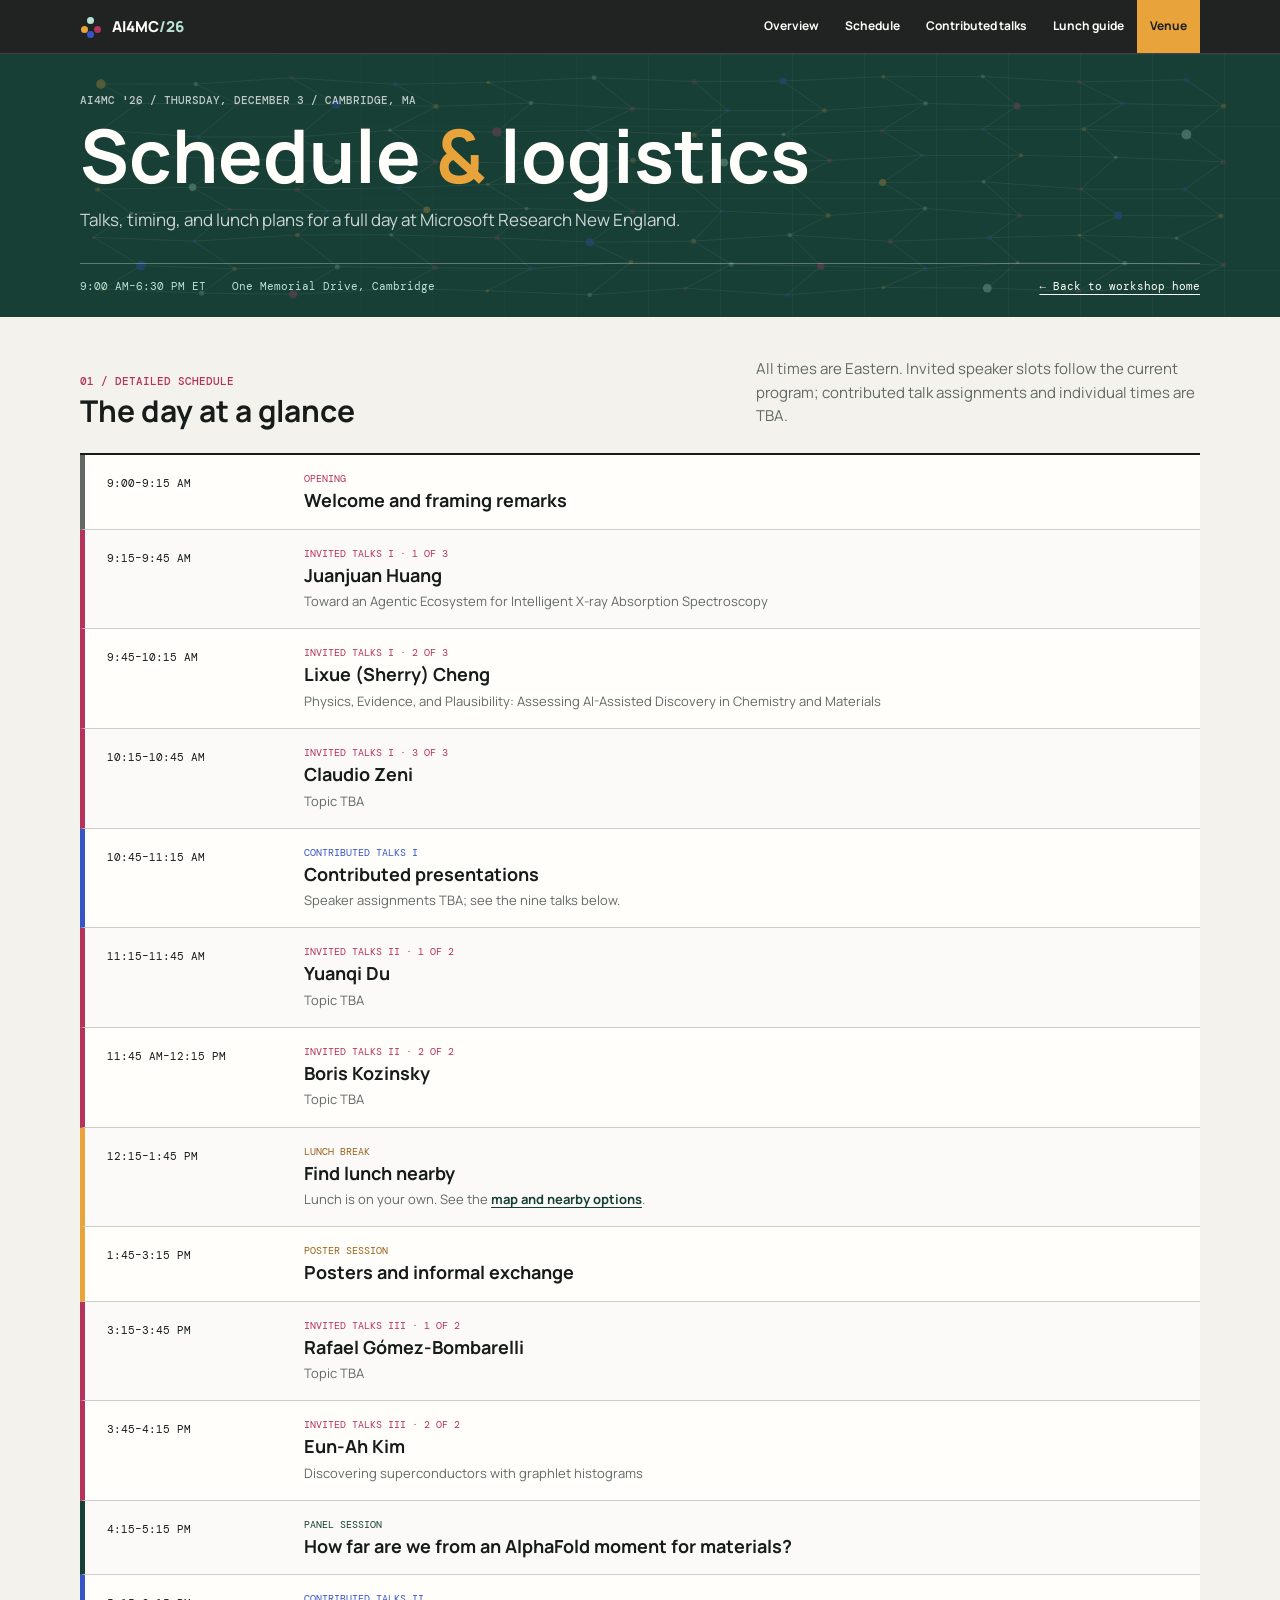
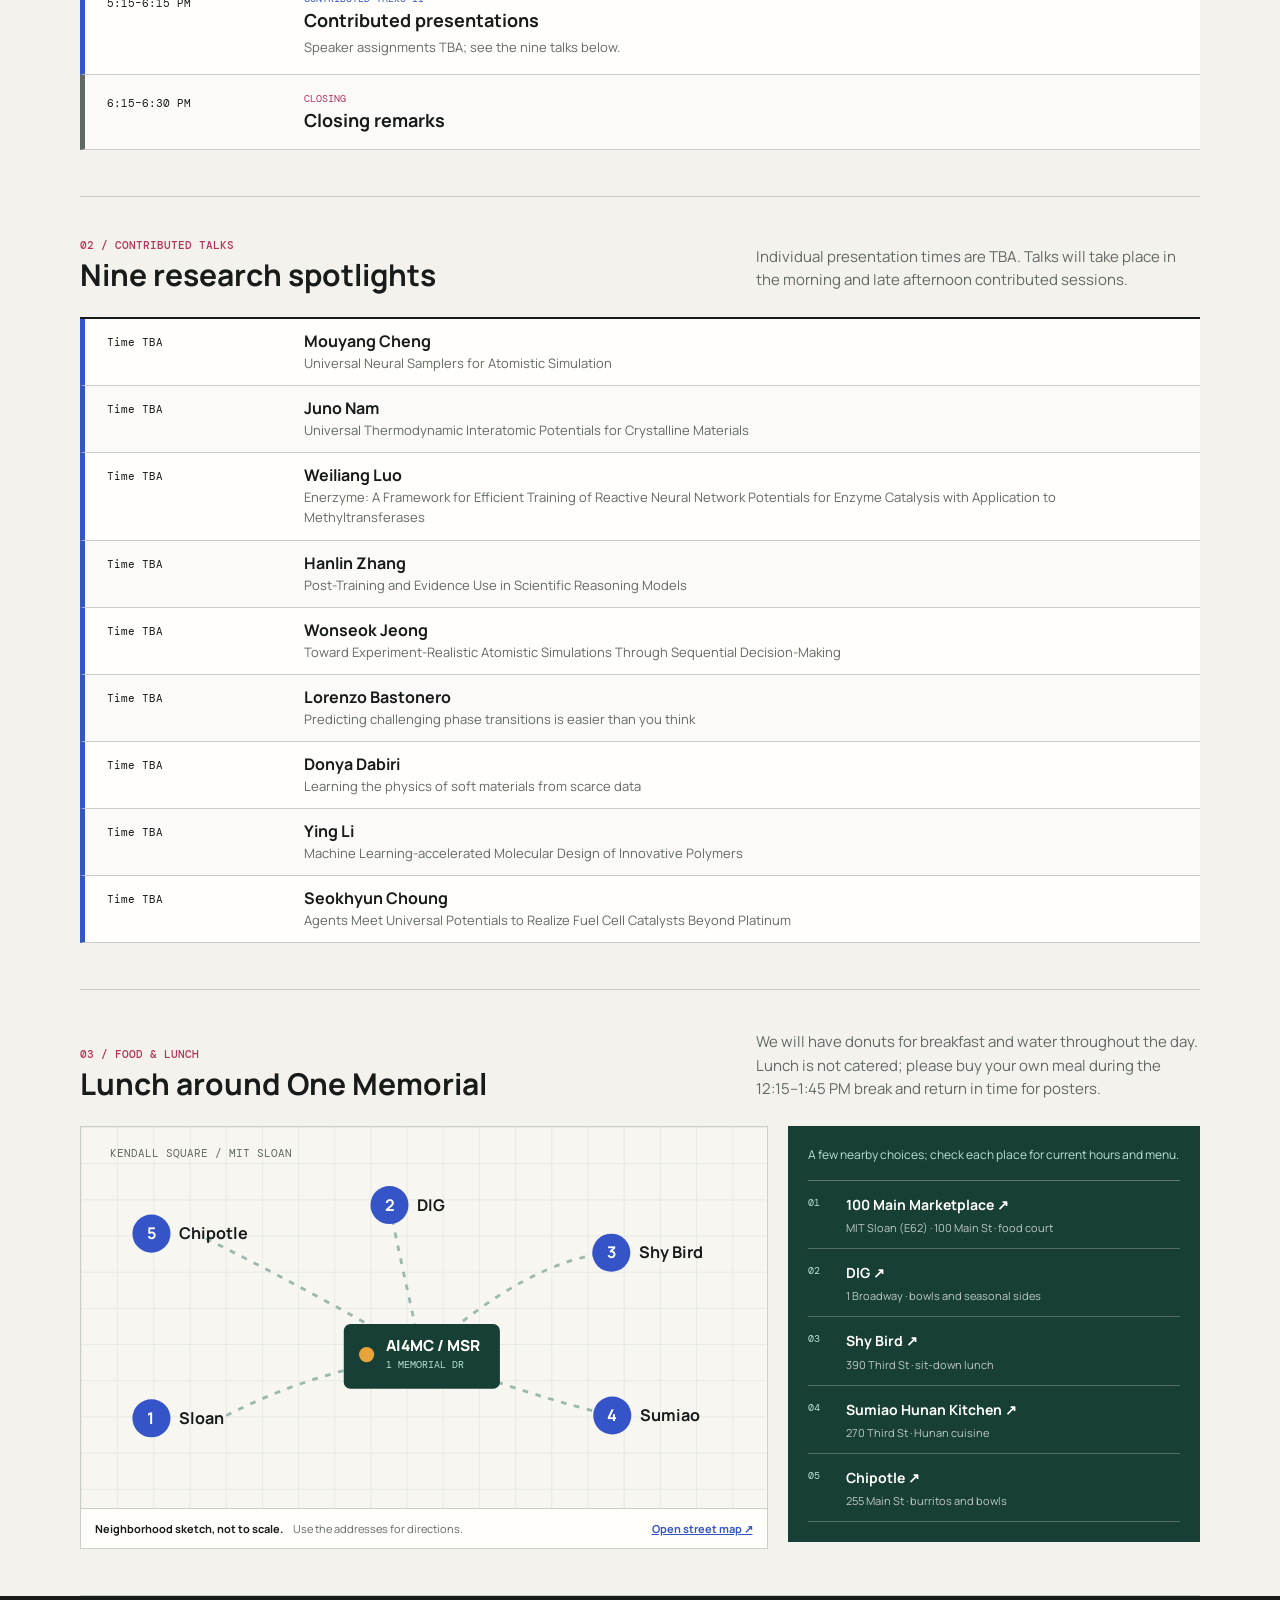
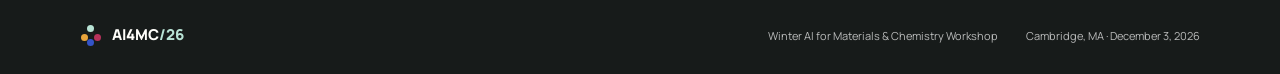
==== schedule.html @ bb9ccea7 "Highlight schedule link and simplify navigation" ====
<!doctype html>
<html lang="en">
<head>
  <meta charset="utf-8">
  <meta name="viewport" content="width=device-width, initial-scale=1">
  <meta name="description" content="AI4MC 2026 detailed schedule, invited and contributed talks, and lunch options near Microsoft Research New England.">
  <title>Schedule &amp; Logistics | AI4MC 2026</title>
  <link rel="preconnect" href="https://fonts.googleapis.com">
  <link rel="preconnect" href="https://fonts.gstatic.com" crossorigin>
  <link href="https://fonts.googleapis.com/css2?family=DM+Mono:wght@400;500&family=Manrope:wght@400;500;600;700;800&display=swap" rel="stylesheet">
  <link rel="stylesheet" href="styles.css?v=20261122-4">
</head>
<body>
  <a class="skip-link" href="#main">Skip to content</a>
  <header class="site-header" data-header>
    <a class="brand" href="index.html#top" aria-label="AI4MC 2026 home">
      <span class="brand-symbol" aria-hidden="true"><i></i><i></i><i></i><i></i></span>
      <span>AI4MC<span>/26</span></span>
    </a>
    <button class="menu-toggle" type="button" aria-expanded="false" aria-controls="site-nav" data-menu>
      <span></span><span></span><span class="sr-only">Toggle navigation</span>
    </button>
    <nav class="site-nav" id="site-nav" data-nav aria-label="Primary navigation">
      <a href="index.html#program">Overview</a>
      <a href="#timeline">Schedule</a>
      <a href="#contributed">Contributed talks</a>
      <a href="#lunch">Lunch guide</a>
      <a class="nav-cta" href="index.html#visit">Venue</a>
    </nav>
  </header>

  <main id="main">
    <section class="hero detail-hero" aria-labelledby="detail-title">
      <canvas class="hero-canvas" data-crystal-canvas aria-hidden="true"></canvas>
      <div class="hero-grid" aria-hidden="true"></div>
      <div class="hero-inner">
        <div class="hero-copy">
          <p class="eyebrow light">AI4MC '26 / Thursday, December 3 / Cambridge, MA</p>
          <h1 id="detail-title">Schedule <span>&amp;</span> logistics</h1>
          <p class="hero-deck">Talks, timing, and lunch plans for a full day at Microsoft Research New England.</p>
        </div>
        <div class="detail-hero-meta"><span>9:00 AM–6:30 PM ET</span><span>One Memorial Drive, Cambridge</span><a href="index.html#program">&#8592; Back to workshop home</a></div>
      </div>
    </section>

    <div class="page-shell">
      <section class="section detail-section" id="timeline" aria-labelledby="timeline-title">
        <div class="section-heading compact-heading">
          <div><p class="section-index">01 / Detailed schedule</p><h2 id="timeline-title">The day at a glance</h2></div>
          <p>All times are Eastern. Invited speaker slots follow the current program; contributed talk assignments and individual times are TBA.</p>
        </div>
        <ol class="detail-timeline" aria-label="Workshop schedule in chronological order">
          <li class="general"><time>9:00–9:15 AM</time><div><span class="timeline-kind">Opening</span><h3>Welcome and framing remarks</h3></div></li>
          <li class="invited"><time>9:15–9:45 AM</time><div><span class="timeline-kind">Invited talks I · 1 of 3</span><h3>Juanjuan Huang</h3><p>Toward an Agentic Ecosystem for Intelligent X-ray Absorption Spectroscopy</p></div></li>
          <li class="invited"><time>9:45–10:15 AM</time><div><span class="timeline-kind">Invited talks I · 2 of 3</span><h3>Lixue (Sherry) Cheng</h3><p>Physics, Evidence, and Plausibility: Assessing AI-Assisted Discovery in Chemistry and Materials</p></div></li>
          <li class="invited"><time>10:15–10:45 AM</time><div><span class="timeline-kind">Invited talks I · 3 of 3</span><h3>Claudio Zeni</h3><p>Topic TBA</p></div></li>
          <li class="contributed"><time>10:45–11:15 AM</time><div><span class="timeline-kind">Contributed talks I</span><h3>Contributed presentations</h3><p>Speaker assignments TBA; see the nine talks below.</p></div></li>
          <li class="invited"><time>11:15–11:45 AM</time><div><span class="timeline-kind">Invited talks II · 1 of 2</span><h3>Yuanqi Du</h3><p>Topic TBA</p></div></li>
          <li class="invited"><time>11:45 AM–12:15 PM</time><div><span class="timeline-kind">Invited talks II · 2 of 2</span><h3>Boris Kozinsky</h3><p>Topic TBA</p></div></li>
          <li class="break"><time>12:15–1:45 PM</time><div><span class="timeline-kind">Lunch break</span><h3>Find lunch nearby</h3><p>Lunch is on your own. See the <a href="#lunch">map and nearby options</a>.</p></div></li>
          <li class="poster"><time>1:45–3:15 PM</time><div><span class="timeline-kind">Poster session</span><h3>Posters and informal exchange</h3></div></li>
          <li class="invited"><time>3:15–3:45 PM</time><div><span class="timeline-kind">Invited talks III · 1 of 2</span><h3>Rafael Gómez-Bombarelli</h3><p>Topic TBA</p></div></li>
          <li class="invited"><time>3:45–4:15 PM</time><div><span class="timeline-kind">Invited talks III · 2 of 2</span><h3>Eun-Ah Kim</h3><p>Discovering superconductors with graphlet histograms</p></div></li>
          <li class="panel"><time>4:15–5:15 PM</time><div><span class="timeline-kind">Panel session</span><h3>How far are we from an AlphaFold moment for materials?</h3></div></li>
          <li class="contributed"><time>5:15–6:15 PM</time><div><span class="timeline-kind">Contributed talks II</span><h3>Contributed presentations</h3><p>Speaker assignments TBA; see the nine talks below.</p></div></li>
          <li class="general"><time>6:15–6:30 PM</time><div><span class="timeline-kind">Closing</span><h3>Closing remarks</h3></div></li>
        </ol>
      </section>

      <section class="section detail-section" id="contributed" aria-labelledby="contributed-title">
        <div class="section-heading compact-heading">
          <div><p class="section-index">02 / Contributed talks</p><h2 id="contributed-title">Nine research spotlights</h2></div>
          <p>Individual presentation times are TBA. Talks will take place in the morning and late afternoon contributed sessions.</p>
        </div>
        <ol class="detail-timeline contributed-list" aria-label="Contributed talks; individual times to be announced">
          <li class="contributed"><span class="talk-time">Time TBA</span><div><h3>Mouyang Cheng</h3><p>Universal Neural Samplers for Atomistic Simulation</p></div></li>
          <li class="contributed"><span class="talk-time">Time TBA</span><div><h3>Juno Nam</h3><p>Universal Thermodynamic Interatomic Potentials for Crystalline Materials</p></div></li>
          <li class="contributed"><span class="talk-time">Time TBA</span><div><h3>Weiliang Luo</h3><p>Enerzyme: A Framework for Efficient Training of Reactive Neural Network Potentials for Enzyme Catalysis with Application to Methyltransferases</p></div></li>
          <li class="contributed"><span class="talk-time">Time TBA</span><div><h3>Hanlin Zhang</h3><p>Post-Training and Evidence Use in Scientific Reasoning Models</p></div></li>
          <li class="contributed"><span class="talk-time">Time TBA</span><div><h3>Wonseok Jeong</h3><p>Toward Experiment-Realistic Atomistic Simulations Through Sequential Decision-Making</p></div></li>
          <li class="contributed"><span class="talk-time">Time TBA</span><div><h3>Lorenzo Bastonero</h3><p>Predicting challenging phase transitions is easier than you think</p></div></li>
          <li class="contributed"><span class="talk-time">Time TBA</span><div><h3>Donya Dabiri</h3><p>Learning the physics of soft materials from scarce data</p></div></li>
          <li class="contributed"><span class="talk-time">Time TBA</span><div><h3>Ying Li</h3><p>Machine Learning-accelerated Molecular Design of Innovative Polymers</p></div></li>
          <li class="contributed"><span class="talk-time">Time TBA</span><div><h3>Seokhyun Choung</h3><p>Agents Meet Universal Potentials to Realize Fuel Cell Catalysts Beyond Platinum</p></div></li>
        </ol>
      </section>

      <section class="section detail-section lunch-section" id="lunch" aria-labelledby="lunch-title">
        <div class="section-heading compact-heading">
          <div><p class="section-index">03 / Food &amp; lunch</p><h2 id="lunch-title">Lunch around One Memorial</h2></div>
          <p>We will have donuts for breakfast and water throughout the day. Lunch is not catered; please buy your own meal during the 12:15–1:45 PM break and return in time for posters.</p>
        </div>
        <div class="lunch-layout">
          <div class="lunch-map-wrap">
            <svg class="lunch-sketch" viewBox="0 0 720 400" role="img" aria-labelledby="lunch-map-title lunch-map-desc" xmlns="http://www.w3.org/2000/svg">
              <title id="lunch-map-title">Nearby lunch options around One Memorial Drive</title>
              <desc id="lunch-map-desc">A schematic, not to scale. The venue is surrounded by five numbered lunch options matching the list beside the map.</desc>
              <defs><pattern id="sketch-grid" width="38" height="38" patternUnits="userSpaceOnUse"><path d="M 38 0 L 0 0 0 38" fill="none" stroke="#d8ded8" stroke-width="1"/></pattern></defs>
              <rect width="720" height="400" fill="#f7f6f1"/><rect width="720" height="400" fill="url(#sketch-grid)"/>
              <text x="30" y="32" fill="#626965" font-family="DM Mono, monospace" font-size="12">KENDALL SQUARE / MIT SLOAN</text>
              <g fill="none" stroke="#9bb9ae" stroke-width="3" stroke-dasharray="6 8">
                <path d="M358 240 Q246 254 145 307"/><path d="M358 240 Q244 173 123 113"/><path d="M358 240 Q337 146 324 83"/><path d="M358 240 Q470 139 557 132"/><path d="M358 240 Q480 285 558 303"/>
              </g>
              <rect x="276" y="207" width="164" height="68" rx="7" fill="#173f35"/>
              <circle cx="300" cy="239" r="8" fill="#e8a43b"/>
              <text x="320" y="235" fill="#fffefa" font-family="Manrope, sans-serif" font-size="16" font-weight="800">AI4MC / MSR</text>
              <text x="320" y="253" fill="#b8e3d5" font-family="DM Mono, monospace" font-size="10">1 MEMORIAL DR</text>
              <g font-family="Manrope, sans-serif" font-weight="700" font-size="17" fill="#171b1a">
                <circle cx="74" cy="306" r="20" fill="#3554c8"/><text x="69" y="312" fill="#fffefa">1</text><text x="103" y="312">Sloan</text>
                <circle cx="74" cy="112" r="20" fill="#3554c8"/><text x="69" y="118" fill="#fffefa">5</text><text x="103" y="118">Chipotle</text>
                <circle cx="324" cy="82" r="20" fill="#3554c8"/><text x="319" y="88" fill="#fffefa">2</text><text x="353" y="88">DIG</text>
                <circle cx="557" cy="132" r="20" fill="#3554c8"/><text x="552" y="138" fill="#fffefa">3</text><text x="586" y="138">Shy Bird</text>
                <circle cx="558" cy="303" r="20" fill="#3554c8"/><text x="553" y="309" fill="#fffefa">4</text><text x="587" y="309">Sumiao</text>
              </g>
            </svg>
            <div class="map-caption"><strong>Neighborhood sketch, not to scale.</strong> Use the addresses for directions. <a href="https://www.openstreetmap.org/?mlat=42.3617&amp;mlon=-71.0819#map=16/42.3617/-71.0819" target="_blank" rel="noopener noreferrer">Open street map &#8599;</a></div>
          </div>
          <div class="lunch-options" aria-label="Nearby lunch options">
            <p class="lunch-list-intro">A few nearby choices; check each place for current hours and menu.</p>
            <ul>
              <li><span>01</span><div><a href="https://studentlife.mit.edu/dining/dining-locations/?exposed_post=2919" target="_blank" rel="noopener noreferrer">100 Main Marketplace &#8599;</a><p>MIT Sloan (E62) · 100 Main St · food court</p></div></li>
              <li><span>02</span><div><a href="https://catering.diginn.com/locations/ma/cambridge/1-broadway/" target="_blank" rel="noopener noreferrer">DIG &#8599;</a><p>1 Broadway · bowls and seasonal sides</p></div></li>
              <li><span>03</span><div><a href="https://www.shybird.com/location/shy-bird-kendall-square/" target="_blank" rel="noopener noreferrer">Shy Bird &#8599;</a><p>390 Third St · sit-down lunch</p></div></li>
              <li><span>04</span><div><a href="https://www.sumiaohunan.com/" target="_blank" rel="noopener noreferrer">Sumiao Hunan Kitchen &#8599;</a><p>270 Third St · Hunan cuisine</p></div></li>
              <li><span>05</span><div><a href="https://locations.chipotle.com/ma/cambridge/255-main-st" target="_blank" rel="noopener noreferrer">Chipotle &#8599;</a><p>255 Main St · burritos and bowls</p></div></li>
            </ul>
          </div>
        </div>
      </section>
    </div>
  </main>

  <footer class="site-footer">
    <a class="brand footer-brand" href="index.html#top"><span class="brand-symbol" aria-hidden="true"><i></i><i></i><i></i><i></i></span><span>AI4MC<span>/26</span></span></a>
    <p>Winter AI for Materials &amp; Chemistry Workshop</p><p>Cambridge, MA &middot; December 3, 2026</p>
  </footer>
  <script src="script.js"></script>
</body>
</html>
---- styles.css ----
:root {
  --ink: #171b1a;
  --paper: #f4f2ec;
  --white: #fffefa;
  --line: #c9cec8;
  --muted: #626965;
  --evergreen: #173f35;
  --mint: #b8e3d5;
  --raspberry: #b5325b;
  --cobalt: #3554c8;
  --amber: #e8a43b;
  --mono: "DM Mono", monospace;
  --sans: "Manrope", sans-serif;
  --max: 1120px;
}

* { box-sizing: border-box; }
html { scroll-behavior: smooth; scroll-padding-top: 68px; }
body { margin: 0; color: var(--ink); background: var(--paper); font-family: var(--sans); font-size: 15px; line-height: 1.55; }
a { color: inherit; text-decoration: none; }
h1, h2, h3, p, dl, dd, ol { margin: 0; }
button { font: inherit; }
.sr-only { position: absolute; width: 1px; height: 1px; padding: 0; overflow: hidden; clip: rect(0, 0, 0, 0); white-space: nowrap; border: 0; }
.skip-link { position: fixed; z-index: 100; top: 8px; left: 8px; padding: 8px 12px; background: var(--white); transform: translateY(-150%); }
.skip-link:focus { transform: translateY(0); }

.site-header { position: sticky; z-index: 20; top: 0; height: 54px; display: flex; align-items: center; justify-content: space-between; padding: 0 max(22px, calc((100vw - var(--max)) / 2)); color: var(--white); background: rgba(23, 27, 26, .96); border-bottom: 1px solid rgba(255, 255, 255, .15); backdrop-filter: blur(10px); }
.brand { display: inline-flex; align-items: center; gap: 10px; font-size: 15px; font-weight: 800; letter-spacing: 0; }
.brand > span:last-child > span { color: var(--mint); }
.brand-symbol { position: relative; display: block; width: 22px; height: 22px; }
.brand-symbol i { position: absolute; width: 7px; height: 7px; background: var(--mint); border-radius: 50%; }
.brand-symbol i:nth-child(1) { top: 1px; left: 7px; }
.brand-symbol i:nth-child(2) { top: 10px; left: 1px; background: var(--amber); }
.brand-symbol i:nth-child(3) { top: 10px; right: 1px; background: var(--raspberry); }
.brand-symbol i:nth-child(4) { bottom: 0; left: 7px; background: var(--cobalt); }
.site-nav { height: 100%; display: flex; align-items: stretch; }
.site-nav a { display: grid; place-items: center; padding: 0 13px; font-size: 12px; font-weight: 700; }
.site-nav a:hover, .site-nav a:focus-visible { color: var(--mint); }
.site-nav .nav-cta { color: var(--ink); background: var(--amber); }
.site-nav .nav-cta:hover, .site-nav .nav-cta:focus-visible { color: var(--ink); background: #f0b95f; }
.menu-toggle { display: none; }

.hero { position: relative; min-height: 390px; overflow: hidden; color: var(--white); background: var(--evergreen); }
.hero-canvas, .hero-grid { position: absolute; inset: 0; width: 100%; height: 100%; }
.hero-grid { opacity: .18; background-image: linear-gradient(rgba(255,255,255,.18) 1px, transparent 1px), linear-gradient(90deg, rgba(255,255,255,.18) 1px, transparent 1px); background-size: 72px 72px; mask-image: linear-gradient(90deg, transparent 15%, #000 60%); }
.hero-inner { position: relative; z-index: 1; width: min(var(--max), calc(100% - 44px)); margin: 0 auto; padding: 52px 0 28px; }
.eyebrow, .section-index, .group-label { font-family: var(--mono); font-size: 11px; font-weight: 500; text-transform: uppercase; letter-spacing: 0; }
.light { color: rgba(255,255,255,.72); }
.hero h1 { max-width: 820px; margin-top: 12px; font-size: clamp(46px, 6.3vw, 88px); line-height: .92; font-weight: 700; letter-spacing: 0; }
.hero h1 span { color: var(--amber); }
.hero-deck { max-width: 670px; margin-top: 18px; font-size: 17px; color: rgba(255,255,255,.78); }
.hero-meta { display: grid; grid-template-columns: repeat(4, 1fr); margin-top: 34px; border-top: 1px solid rgba(255,255,255,.25); }
.hero-meta div { padding: 13px 18px 0 0; border-right: 1px solid rgba(255,255,255,.2); }
.hero-meta div + div { padding-left: 18px; }
.hero-meta div:last-child { border-right: 0; }
.hero-meta dt { margin-bottom: 4px; font-family: var(--mono); font-size: 10px; text-transform: uppercase; color: var(--mint); }
.hero-meta dd { font-size: 13px; font-weight: 700; line-height: 1.35; }

.page-shell { width: min(var(--max), calc(100% - 44px)); margin: 0 auto; }
.section { padding: 34px 0 38px; border-bottom: 1px solid var(--line); }
.section-heading { display: grid; grid-template-columns: 1.4fr 1fr; gap: 54px; align-items: end; margin-bottom: 24px; }
.section-heading h2, .organizers h2, .practical h2 { margin-top: 5px; font-size: clamp(25px, 3vw, 38px); line-height: 1.08; letter-spacing: 0; }
.section-heading > p { max-width: 510px; color: var(--muted); }
.section-index { color: var(--raspberry); }
.compact-heading h2 { font-size: 30px; }

.theme-grid { display: grid; grid-template-columns: repeat(3, 1fr); border-top: 1px solid var(--ink); border-left: 1px solid var(--line); }
.theme-grid article { min-height: 105px; display: grid; grid-template-columns: 30px 1fr; gap: 10px; padding: 17px; border-right: 1px solid var(--line); border-bottom: 1px solid var(--line); background: rgba(255,255,255,.36); }
.theme-grid span { font: 10px var(--mono); color: var(--raspberry); }
.theme-grid h3 { font-size: 15px; line-height: 1.2; }
.theme-grid p { margin-top: 6px; color: var(--muted); font-size: 12px; line-height: 1.4; }

.program-layout { display: grid; grid-template-columns: minmax(0, 1.6fr) minmax(310px, .8fr); gap: 18px; align-items: start; }
.schedule-detail-link { display: flex; align-items: center; justify-content: space-between; gap: 18px; margin: 0 0 18px; padding: 17px 22px; color: var(--white); background: var(--evergreen); border-left: 6px solid var(--amber); }
.schedule-detail-link small { display: block; margin-bottom: 4px; color: var(--mint); font: 10px var(--mono); text-transform: uppercase; }
.schedule-detail-link strong { font-size: 17px; line-height: 1.2; }
.schedule-detail-arrow { flex: 0 0 auto; display: grid; place-items: center; width: 36px; height: 36px; border: 1px solid rgba(255,255,255,.5); border-radius: 50%; font-size: 24px; line-height: 1; }
.schedule-detail-link:hover, .schedule-detail-link:focus-visible { background: #245848; }
.schedule-detail-link:focus-visible, .detail-hero a:focus-visible, .detail-timeline a:focus-visible, .lunch-layout a:focus-visible { outline: 3px solid var(--amber); outline-offset: 3px; }
.schedule { list-style: none; padding: 0; border-top: 2px solid var(--ink); }
.schedule li { position: relative; min-height: 54px; display: grid; grid-template-columns: 105px 1fr; gap: 14px; align-items: center; padding: 8px 15px; border-bottom: 1px solid var(--line); background: var(--white); }
.schedule li::before { content: ""; position: absolute; left: 0; top: 0; bottom: 0; width: 4px; background: var(--muted); }
.schedule li.invited::before { background: var(--raspberry); }
.schedule li.contributed::before { background: var(--cobalt); }
.schedule li.break::before, .schedule li.poster::before { background: var(--amber); }
.schedule li.panel-row::before { background: var(--evergreen); }
.schedule time { font: 11px var(--mono); }
.schedule strong { font-size: 13px; line-height: 1.25; }
.panel-card { padding: 24px; color: var(--white); background: var(--cobalt); }
.panel-card h3 { margin: 13px 0 18px; font-size: 26px; line-height: 1.08; }
.panel-card h3 em { color: var(--mint); font-style: normal; }
.panel-card ol { list-style: none; padding: 0; border-top: 1px solid rgba(255,255,255,.28); }
.panel-card li { display: grid; grid-template-columns: 26px 1fr; gap: 8px; padding: 11px 0; border-bottom: 1px solid rgba(255,255,255,.28); }
.panel-card li span { font: 10px var(--mono); color: var(--mint); }
.panel-card li p { font-size: 12px; line-height: 1.45; color: rgba(255,255,255,.86); }
.panel-card li strong { color: var(--white); }

.people-group + .people-group { margin-top: 22px; }
.group-label { display: flex; align-items: center; gap: 8px; margin-bottom: 9px; }
.dot { width: 8px; height: 8px; border-radius: 50%; }
.dot.raspberry { background: var(--raspberry); }
.dot.cobalt { background: var(--cobalt); }
.person-grid { display: grid; grid-template-columns: repeat(4, minmax(0, 1fr)); gap: 10px; }
.person { min-height: 72px; display: flex; gap: 10px; align-items: center; padding: 9px 10px; background: var(--white); border: 1px solid var(--line); }
.person img, .person .initials { flex: 0 0 52px; width: 52px; min-width: 52px; max-width: 52px; height: 52px; min-height: 52px; max-height: 52px; aspect-ratio: 1; display: block; border-radius: 50%; object-fit: cover; background: var(--paper); border: 1px solid var(--line); }
.person .initials { display: grid; place-items: center; color: var(--muted); font-size: 12px; font-weight: 700; line-height: 1; }
.person h3 { font-size: 14px; line-height: 1.25; }
.person h3 a:hover, .person h3 a:focus-visible { color: var(--raspberry); text-decoration: underline; }
.person p { margin-top: 3px; color: var(--raspberry); font-size: 12px; line-height: 1.3; font-weight: 600; }
.person.tba { background: rgba(232,164,59,.13); }
.panelist-grid { grid-template-columns: repeat(4, minmax(0, 1fr)); }
.panelist-grid .person p { color: var(--cobalt); }
.panelist-grid .person h3 a:hover, .panelist-grid .person h3 a:focus-visible { color: var(--cobalt); }

.practical { border-bottom: 0; }
.practical-grid { display: grid; grid-template-columns: 1.2fr .8fr; }
.abstract-card, .venue-card { min-height: 355px; padding: 28px; }
.abstract-card { background: var(--amber); }
.venue-card { color: var(--white); background: var(--evergreen); }
.status-chip { display: inline-block; margin: 22px 0 10px; padding: 5px 8px; font: 10px var(--mono); text-transform: uppercase; background: var(--white); }
.abstract-card > p:not(.section-index):not(.status-chip) { max-width: 620px; margin-top: 14px; }
.form-cta { display: inline-flex; align-items: center; min-height: 42px; margin-top: 22px; padding: 10px 15px; color: var(--white); background: var(--ink); border: 1px solid var(--ink); font-size: 12px; font-weight: 700; }
.form-cta:hover, .form-cta:focus-visible { color: var(--ink); background: var(--white); }
.mini-stats { display: flex; gap: 8px; margin-top: 28px; }
.mini-stats span { min-width: 100px; display: flex; align-items: baseline; gap: 5px; padding: 10px; border: 1px solid rgba(23,27,26,.35); font: 10px var(--mono); text-transform: uppercase; }
.mini-stats strong { font: 22px var(--sans); }
.venue-card > p:not(.section-index) { margin-top: 10px; color: var(--mint); }
.venue-card dl { margin-top: 34px; border-top: 1px solid rgba(255,255,255,.25); }
.venue-card dl div { display: grid; grid-template-columns: 72px 1fr; gap: 10px; padding: 10px 0; border-bottom: 1px solid rgba(255,255,255,.25); }
.venue-card dt { font: 10px var(--mono); text-transform: uppercase; color: var(--mint); }
.venue-card dd { font-size: 12px; }
.organizers { display: grid; grid-template-columns: .7fr 1.3fr; gap: 34px; padding-top: 28px; }
.organizers h2 { font-size: 25px; }
.organizer-list { display: grid; grid-template-columns: repeat(4, 1fr); border-top: 1px solid var(--ink); }
.organizer-list article { padding: 13px 14px; border-right: 1px solid var(--line); border-bottom: 1px solid var(--line); }
.organizer-list h3 { font-size: 13px; }
.organizer-list p { margin-top: 3px; color: var(--muted); font: 10px var(--mono); }

.detail-hero { min-height: 260px; }
.detail-hero .hero-canvas { opacity: .38; }
.detail-hero .hero-inner { padding: 38px 0 24px; }
.detail-hero h1 { max-width: none; font-size: clamp(44px, 6vw, 74px); }
.detail-hero-meta { display: flex; flex-wrap: wrap; gap: 10px 26px; align-items: center; margin-top: 30px; padding-top: 15px; border-top: 1px solid rgba(255,255,255,.3); color: var(--mint); font: 11px var(--mono); }
.detail-hero-meta a { margin-left: auto; color: var(--white); text-decoration: underline; text-underline-offset: 4px; }
.detail-section { padding-top: 40px; padding-bottom: 46px; }
.detail-section .section-heading { margin-bottom: 26px; }
.detail-timeline { list-style: none; padding: 0; border-top: 2px solid var(--ink); }
.detail-timeline li { display: grid; grid-template-columns: 175px 1fr; gap: 22px; padding: 17px 22px; border-bottom: 1px solid var(--line); border-left: 5px solid var(--muted); background: var(--white); }
.detail-timeline li:nth-child(even) { background: rgba(255,255,255,.65); }
.detail-timeline li.invited { border-left-color: var(--raspberry); }
.detail-timeline li.contributed { border-left-color: var(--cobalt); }
.detail-timeline li.break, .detail-timeline li.poster { border-left-color: var(--amber); }
.detail-timeline li.panel { border-left-color: var(--evergreen); }
.detail-timeline time, .detail-timeline .talk-time { padding-top: 3px; font: 11px/1.5 var(--mono); white-space: nowrap; }
.timeline-kind { display: block; color: var(--raspberry); font: 10px var(--mono); text-transform: uppercase; }
.detail-timeline .contributed .timeline-kind { color: var(--cobalt); }
.detail-timeline .break .timeline-kind, .detail-timeline .poster .timeline-kind { color: #97611b; }
.detail-timeline .panel .timeline-kind { color: var(--evergreen); }
.detail-timeline h3 { margin-top: 4px; font-size: 18px; line-height: 1.25; }
.detail-timeline p { margin-top: 5px; color: var(--muted); font-size: 13px; }
.detail-timeline p a { color: var(--evergreen); font-weight: 700; text-decoration: underline; text-underline-offset: 3px; }
.contributed-list li { padding-top: 12px; padding-bottom: 12px; }
.contributed-list h3 { margin-top: 0; font-size: 16px; }
.contributed-list p { margin-top: 2px; }
.lunch-layout { display: grid; grid-template-columns: minmax(0, 1.25fr) minmax(300px, .75fr); gap: 20px; align-items: start; }
.lunch-map-wrap { border: 1px solid var(--line); background: var(--white); }
.lunch-sketch { display: block; width: 100%; height: auto; }
.map-caption { display: flex; flex-wrap: wrap; gap: 4px 10px; padding: 11px 14px; border-top: 1px solid var(--line); color: var(--muted); font-size: 11px; }
.map-caption strong { color: var(--ink); }
.map-caption a { margin-left: auto; color: var(--cobalt); font-weight: 700; text-decoration: underline; }
.lunch-options { padding: 20px; color: var(--white); background: var(--evergreen); }
.lunch-list-intro { margin-bottom: 15px; color: var(--mint); font-size: 12px; }
.lunch-options ul { list-style: none; margin: 0; padding: 0; border-top: 1px solid rgba(255,255,255,.3); }
.lunch-options li { display: grid; grid-template-columns: 28px 1fr; gap: 10px; padding: 12px 0; border-bottom: 1px solid rgba(255,255,255,.25); }
.lunch-options li > span { padding-top: 3px; color: var(--mint); font: 10px var(--mono); }
.lunch-options a { font-size: 14px; font-weight: 700; }
.lunch-options a:hover { color: var(--mint); text-decoration: underline; text-underline-offset: 3px; }
.lunch-options li p { margin-top: 3px; color: rgba(255,255,255,.72); font-size: 11px; }

.site-footer { min-height: 78px; display: grid; grid-template-columns: 1fr auto auto; gap: 28px; align-items: center; padding: 16px max(22px, calc((100vw - var(--max)) / 2)); color: rgba(255,255,255,.7); background: var(--ink); font-size: 11px; }
.footer-brand { color: var(--white); }

@media (max-width: 900px) {
  .program-layout { grid-template-columns: 1fr; }
  .panel-card { display: grid; grid-template-columns: .8fr 1.2fr; gap: 22px; }
  .panel-card .eyebrow { grid-column: 1; }
  .panel-card h3 { grid-column: 1; margin: 0; }
  .panel-card ol { grid-column: 2; grid-row: 1 / span 2; }
  .person-grid { grid-template-columns: repeat(3, 1fr); }
  .panelist-grid { grid-template-columns: repeat(3, 1fr); }
  .organizer-list { grid-template-columns: repeat(2, 1fr); }
  .lunch-layout { grid-template-columns: 1fr; }
}

@media (max-width: 720px) {
  html { scroll-padding-top: 54px; }
  .site-header { padding: 0 18px; }
  .menu-toggle { position: relative; display: block; width: 38px; height: 38px; padding: 0; border: 0; color: var(--white); background: transparent; }
  .menu-toggle > span:not(.sr-only) { position: absolute; left: 9px; width: 20px; height: 2px; background: currentColor; }
  .menu-toggle > span:first-child { top: 14px; }
  .menu-toggle > span:nth-child(2) { top: 22px; }
  .site-nav { position: fixed; inset: 54px 0 auto; height: auto; display: none; grid-template-columns: repeat(2, 1fr); padding: 8px 18px 18px; background: var(--ink); }
  .site-nav.open { display: grid; }
  .site-nav a { min-height: 44px; justify-items: start; padding: 0 12px; border-bottom: 1px solid rgba(255,255,255,.15); }
  .site-nav .nav-cta { justify-items: center; margin-top: 8px; grid-column: 1 / -1; }
  .hero { min-height: 460px; }
  .hero-inner, .page-shell { width: min(100% - 30px, var(--max)); }
  .hero-inner { padding-top: 42px; }
  .hero h1 { font-size: clamp(41px, 13vw, 62px); }
  .hero-deck { font-size: 14px; }
  .hero-meta { grid-template-columns: repeat(2, 1fr); margin-top: 28px; }
  .hero-meta div { padding: 10px 10px 10px 0; border-bottom: 1px solid rgba(255,255,255,.2); }
  .hero-meta div + div { padding-left: 10px; }
  .hero-meta div:nth-child(2) { border-right: 0; }
  .section { padding: 28px 0 31px; }
  .section-heading { grid-template-columns: 1fr; gap: 10px; margin-bottom: 18px; }
  .section-heading h2 { font-size: 27px; }
  .theme-grid { grid-template-columns: repeat(2, 1fr); }
  .theme-grid article { min-height: 115px; grid-template-columns: 1fr; gap: 6px; padding: 13px; }
  .panel-card { display: block; }
  .panel-card h3 { margin: 12px 0 18px; }
  .person-grid, .panelist-grid { grid-template-columns: repeat(2, 1fr); }
  .practical-grid { grid-template-columns: 1fr; }
  .abstract-card, .venue-card { min-height: 0; padding: 24px; }
  .organizers { grid-template-columns: 1fr; gap: 16px; }
  .organizer-list { grid-template-columns: 1fr; }
  .site-footer { grid-template-columns: 1fr; gap: 6px; padding: 20px 18px; }
  .detail-hero { min-height: 0; }
  .detail-hero .hero-inner { padding: 32px 0 23px; }
  .detail-hero-meta a { margin-left: 0; }
  .detail-timeline li { grid-template-columns: 125px 1fr; gap: 12px; padding: 14px; }
  .detail-timeline time, .detail-timeline .talk-time { white-space: normal; }
}

@media (max-width: 430px) {
  .schedule li { grid-template-columns: 82px 1fr; gap: 9px; padding-right: 8px; }
  .schedule b { display: none; }
  .schedule time { font-size: 9px; }
  .person-grid, .panelist-grid { grid-template-columns: 1fr; }
  .mini-stats { flex-wrap: wrap; }
  .mini-stats span { min-width: calc(50% - 4px); }
  .detail-timeline li { grid-template-columns: 1fr; gap: 4px; }
  .detail-timeline h3 { font-size: 16px; }
}

@media (prefers-reduced-motion: reduce) {
  html { scroll-behavior: auto; }
}
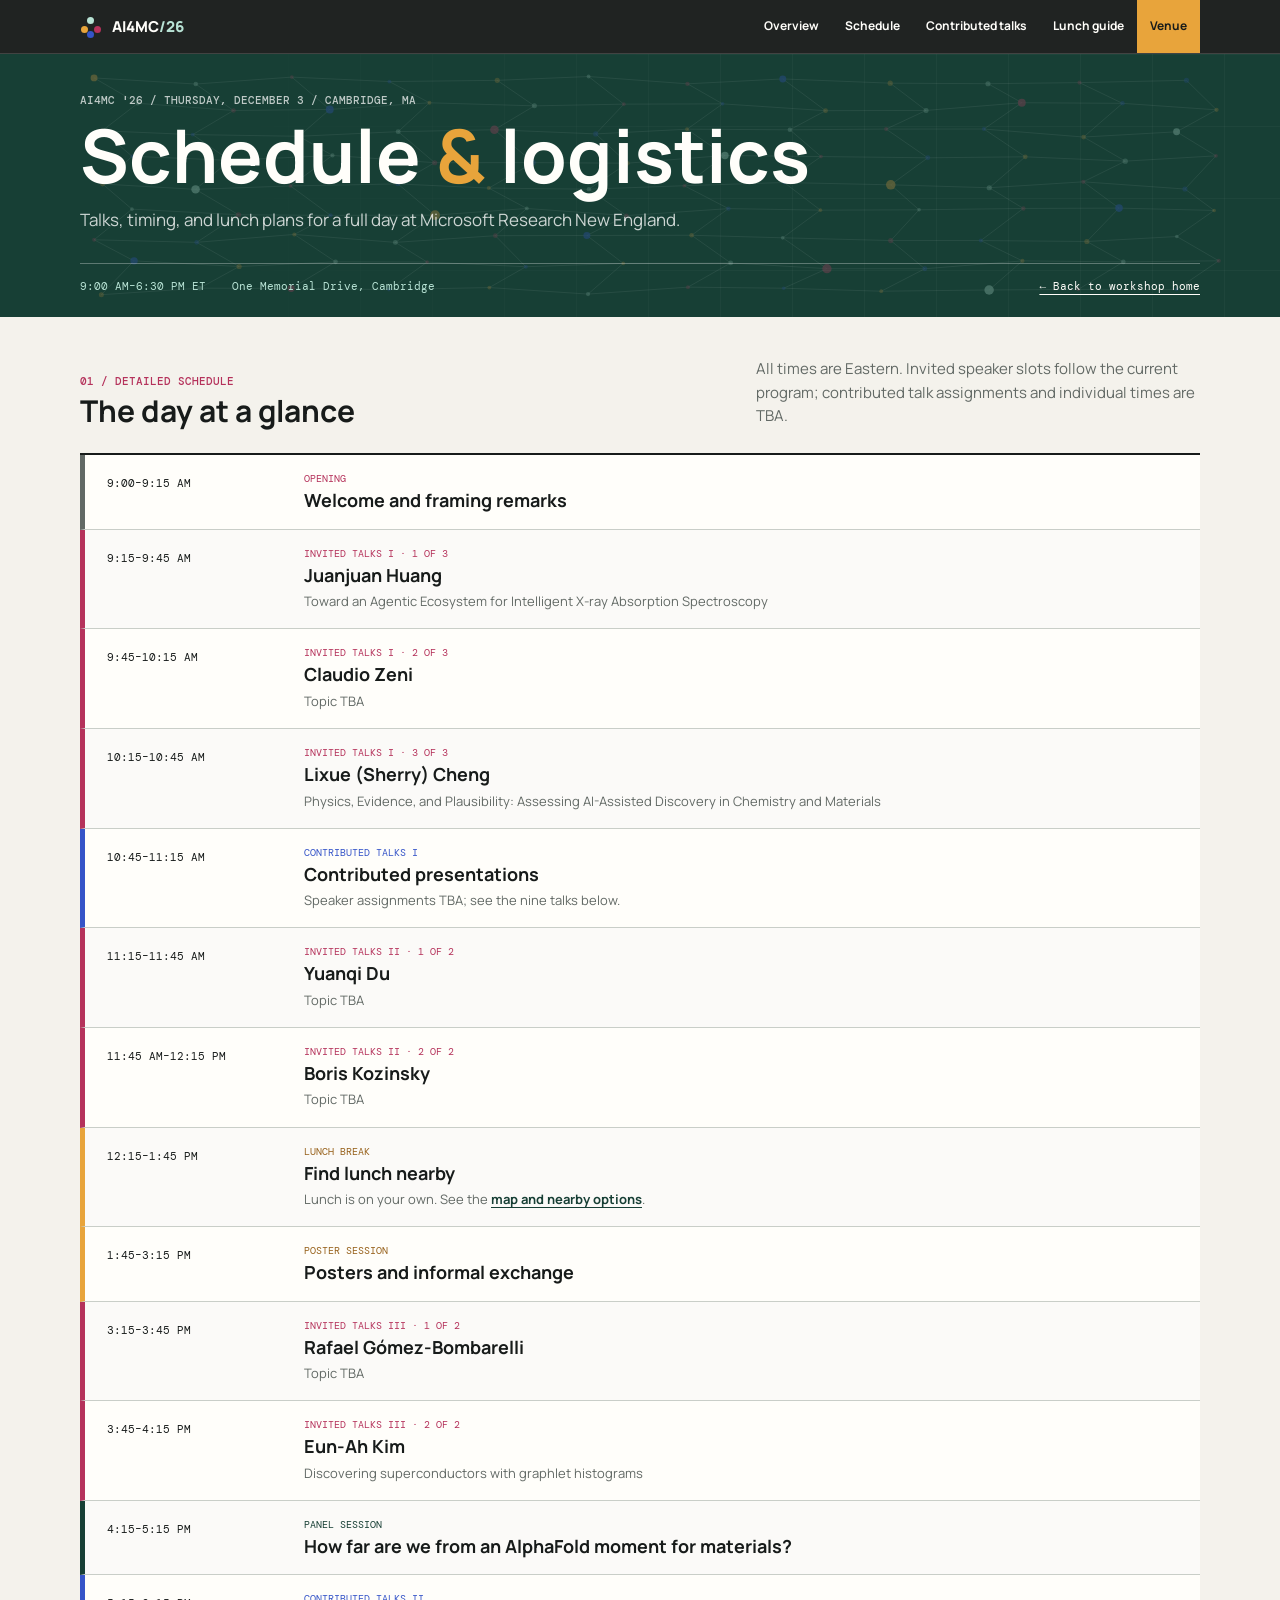
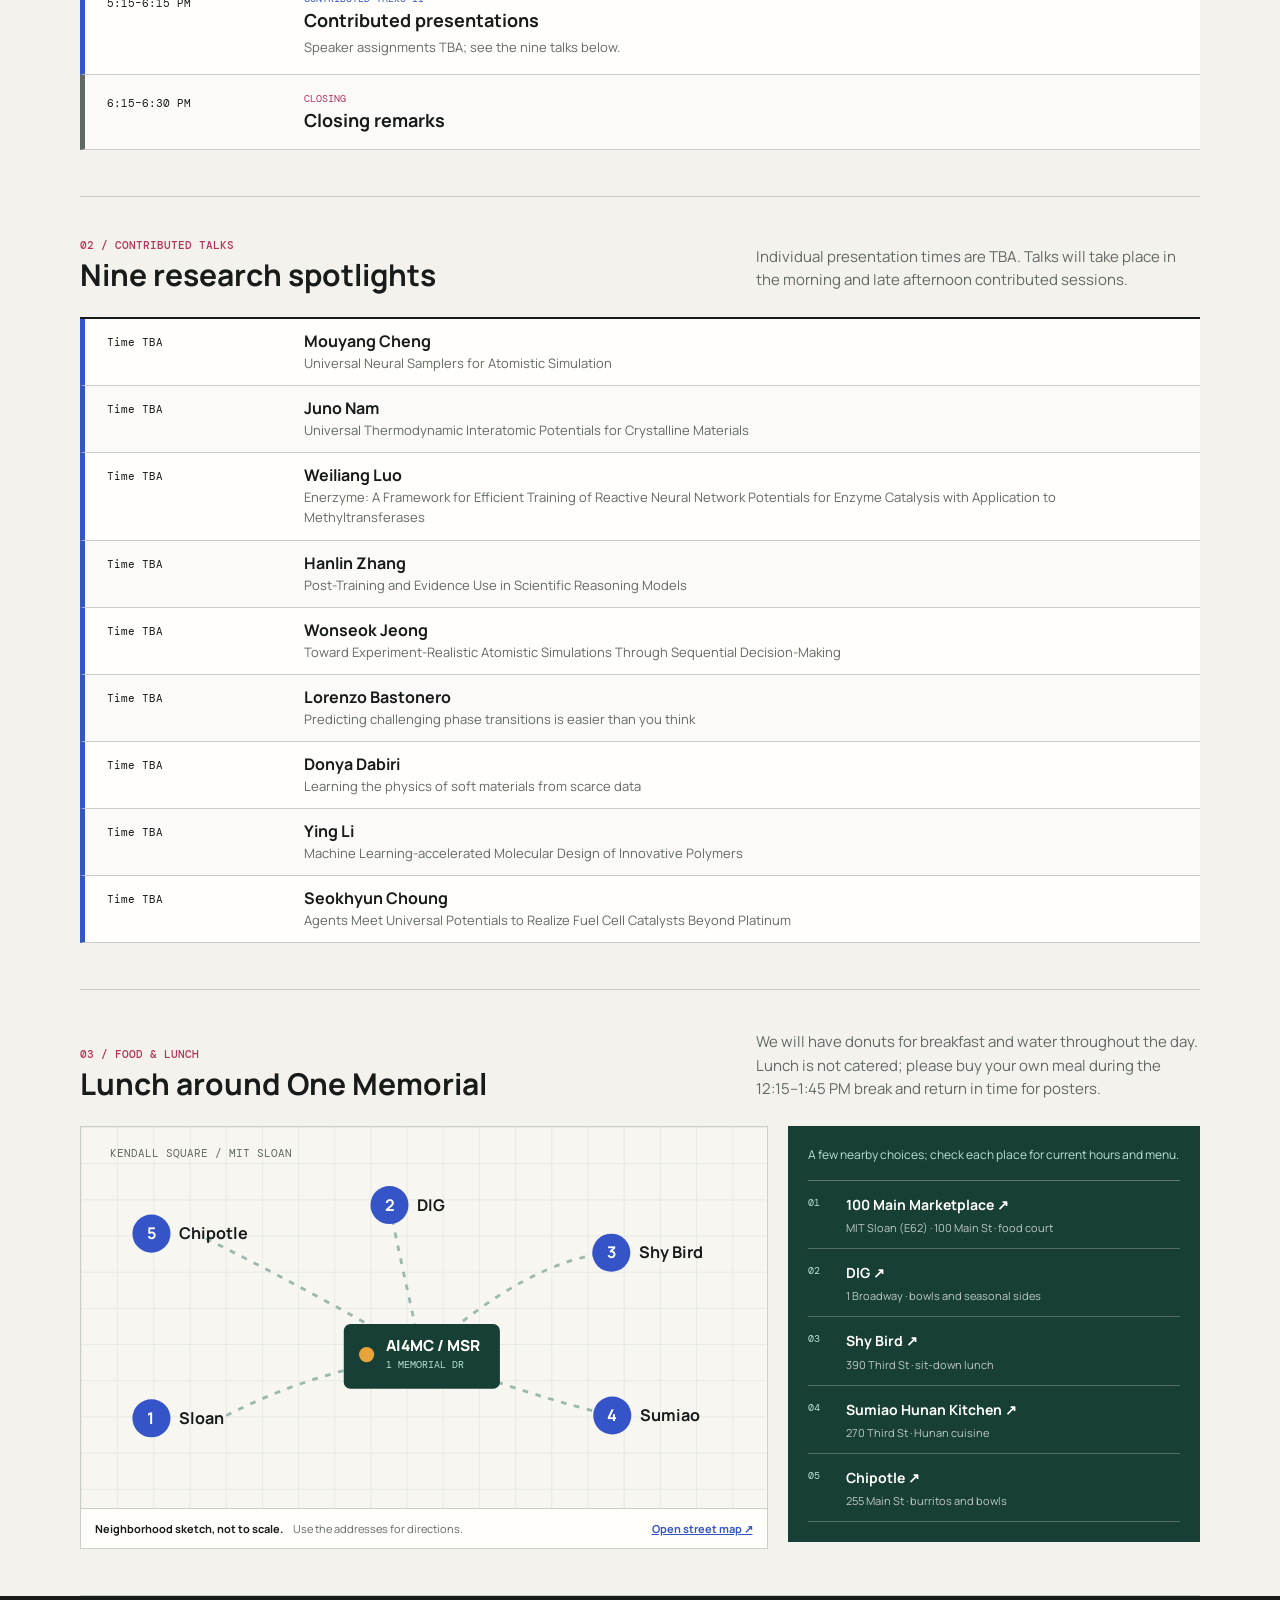
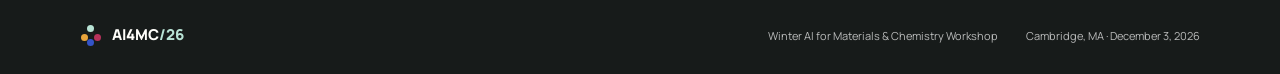
==== commit 2250493b: "Swap Claudio and Lixue invited talk slots" ====
--- a/schedule.html
+++ b/schedule.html
@@ -52,8 +52,8 @@
         <ol class="detail-timeline" aria-label="Workshop schedule in chronological order">
           <li class="general"><time>9:00–9:15 AM</time><div><span class="timeline-kind">Opening</span><h3>Welcome and framing remarks</h3></div></li>
           <li class="invited"><time>9:15–9:45 AM</time><div><span class="timeline-kind">Invited talks I · 1 of 3</span><h3>Juanjuan Huang</h3><p>Toward an Agentic Ecosystem for Intelligent X-ray Absorption Spectroscopy</p></div></li>
-          <li class="invited"><time>9:45–10:15 AM</time><div><span class="timeline-kind">Invited talks I · 2 of 3</span><h3>Lixue (Sherry) Cheng</h3><p>Physics, Evidence, and Plausibility: Assessing AI-Assisted Discovery in Chemistry and Materials</p></div></li>
-          <li class="invited"><time>10:15–10:45 AM</time><div><span class="timeline-kind">Invited talks I · 3 of 3</span><h3>Claudio Zeni</h3><p>Topic TBA</p></div></li>
+          <li class="invited"><time>9:45–10:15 AM</time><div><span class="timeline-kind">Invited talks I · 2 of 3</span><h3>Claudio Zeni</h3><p>Topic TBA</p></div></li>
+          <li class="invited"><time>10:15–10:45 AM</time><div><span class="timeline-kind">Invited talks I · 3 of 3</span><h3>Lixue (Sherry) Cheng</h3><p>Physics, Evidence, and Plausibility: Assessing AI-Assisted Discovery in Chemistry and Materials</p></div></li>
           <li class="contributed"><time>10:45–11:15 AM</time><div><span class="timeline-kind">Contributed talks I</span><h3>Contributed presentations</h3><p>Speaker assignments TBA; see the nine talks below.</p></div></li>
           <li class="invited"><time>11:15–11:45 AM</time><div><span class="timeline-kind">Invited talks II · 1 of 2</span><h3>Yuanqi Du</h3><p>Topic TBA</p></div></li>
           <li class="invited"><time>11:45 AM–12:15 PM</time><div><span class="timeline-kind">Invited talks II · 2 of 2</span><h3>Boris Kozinsky</h3><p>Topic TBA</p></div></li>
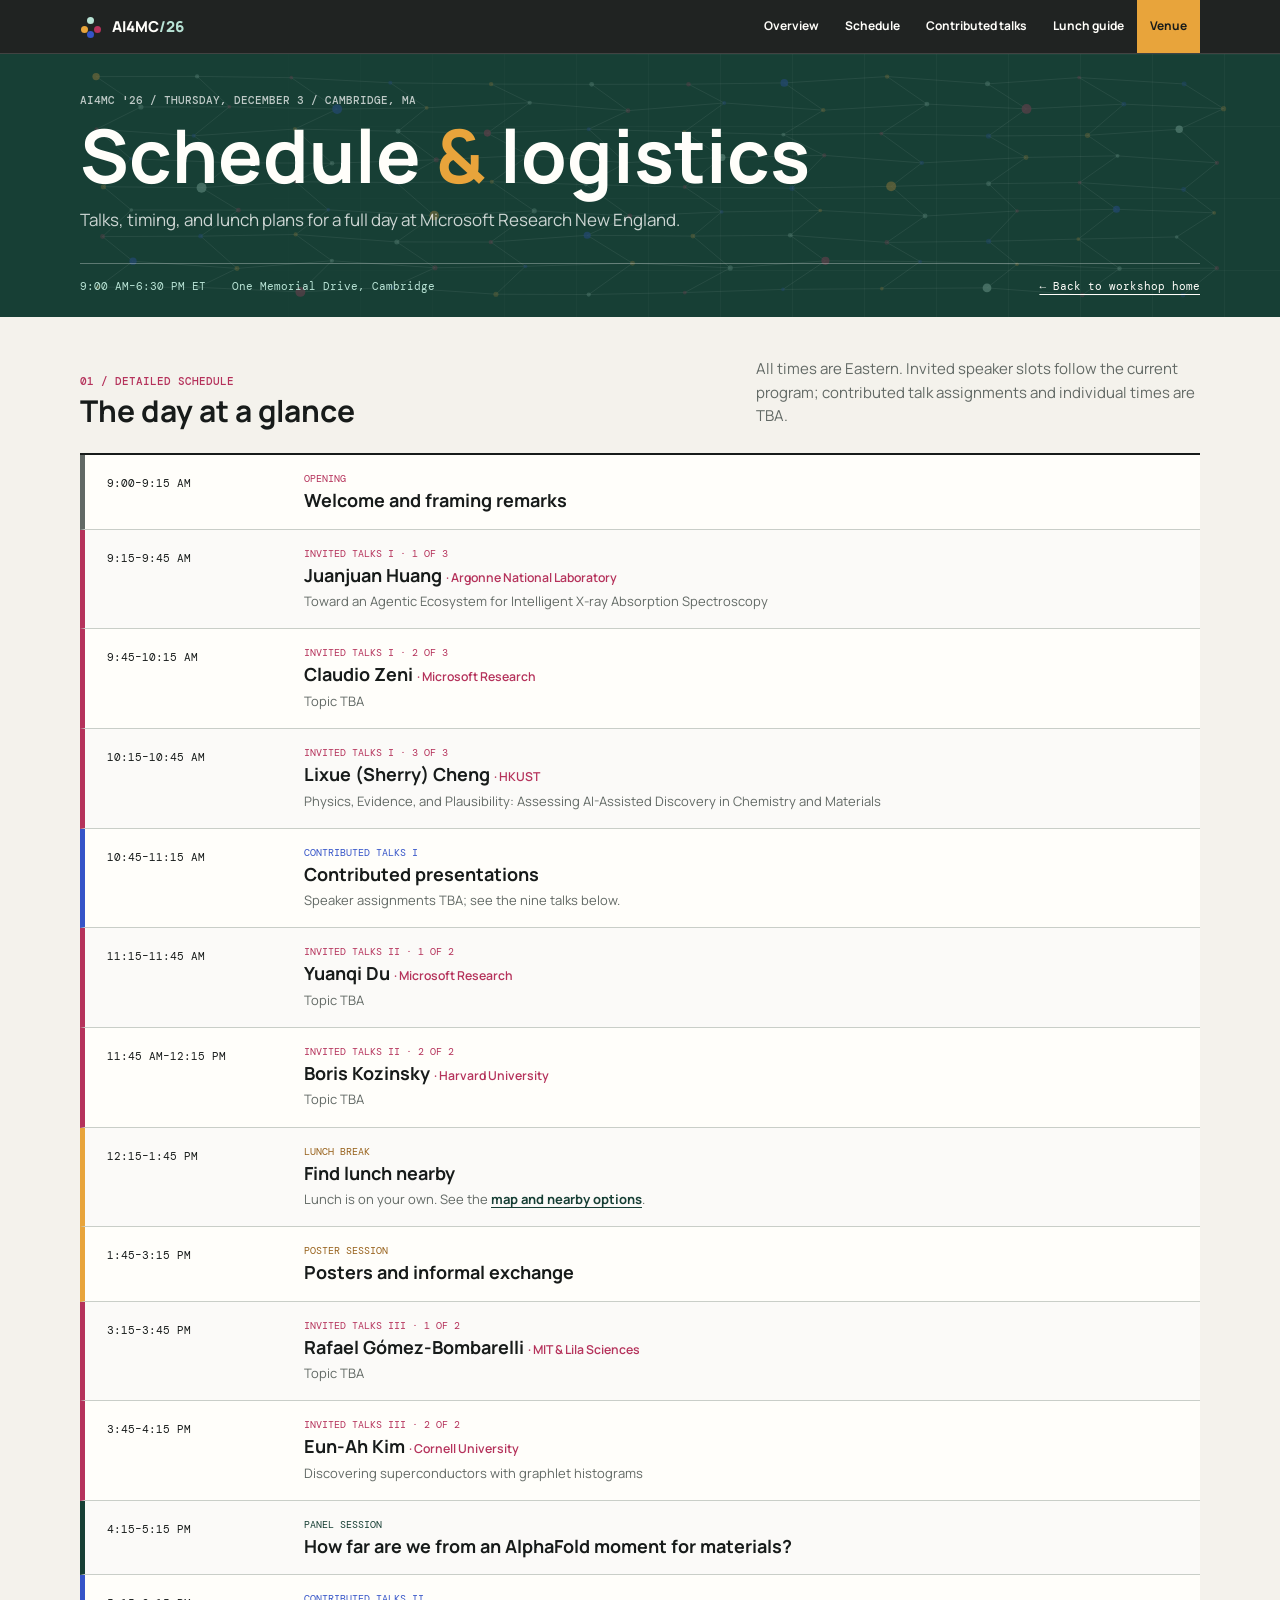
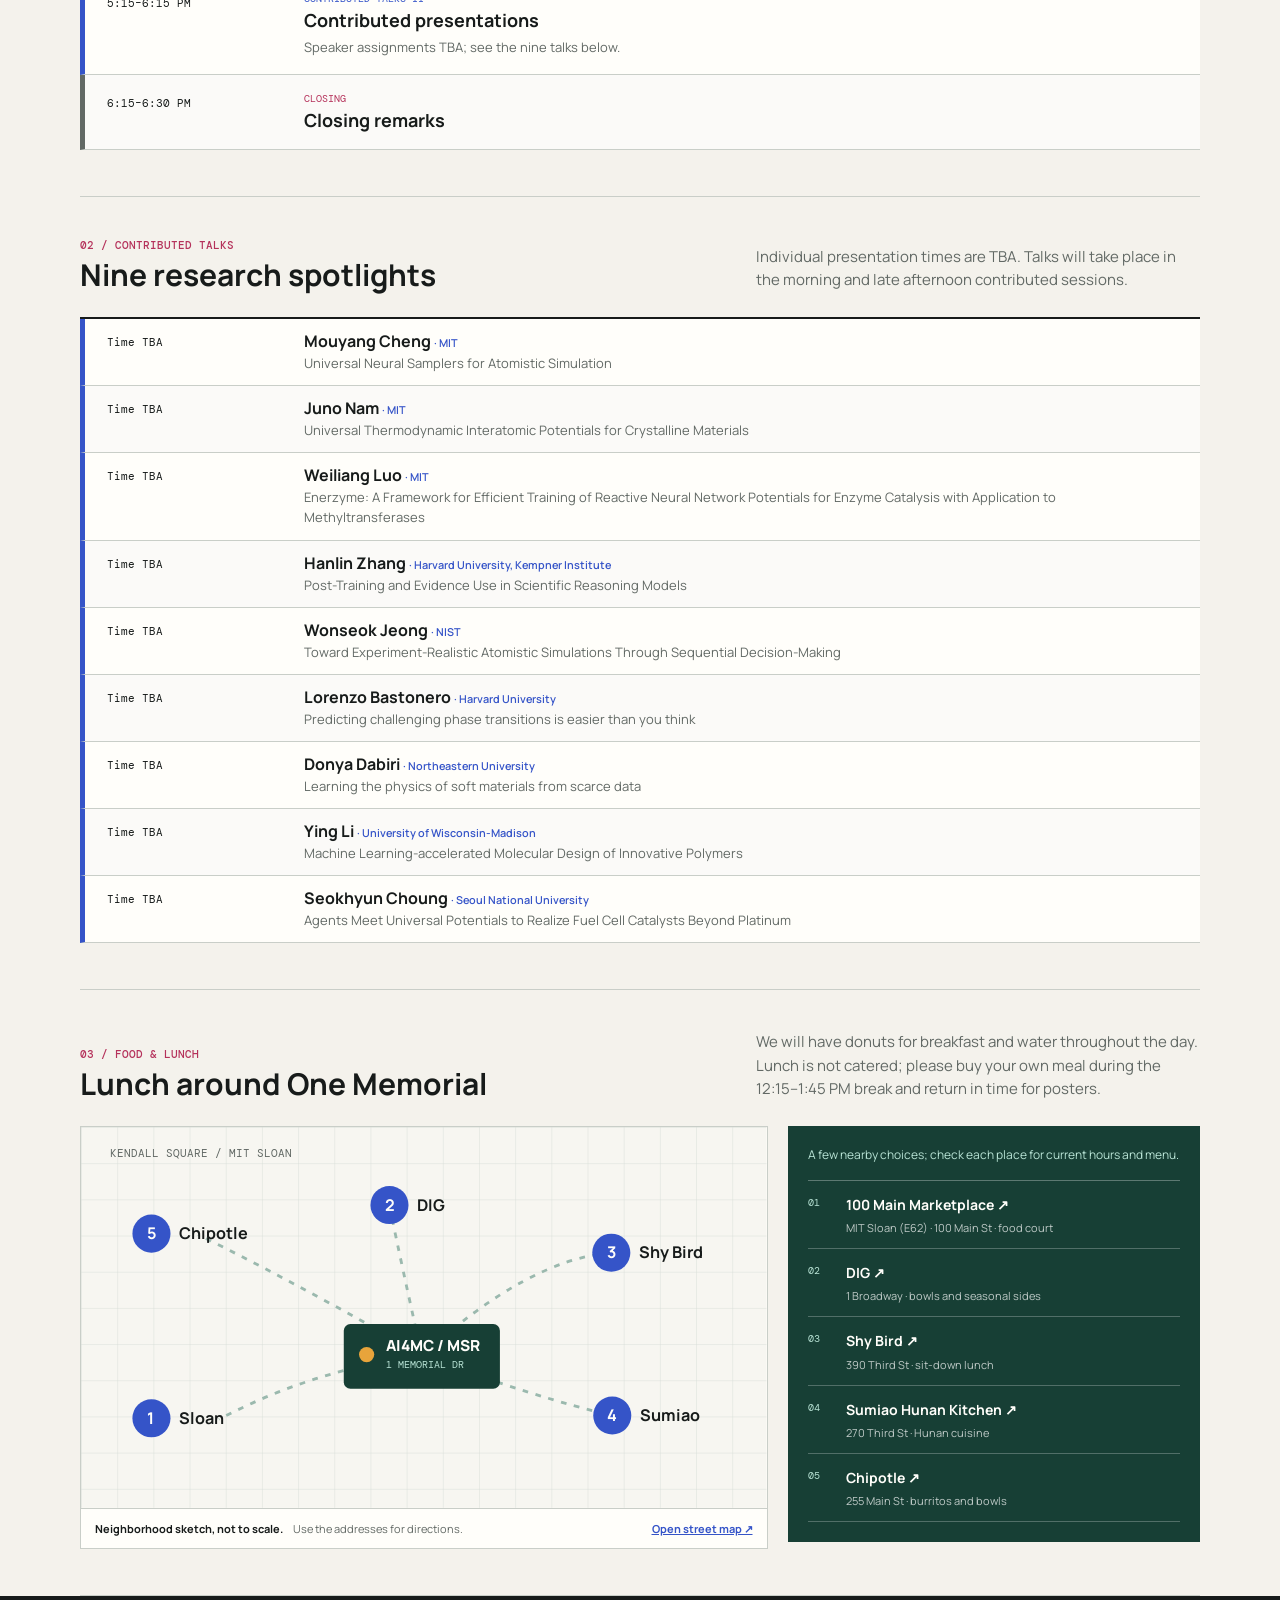
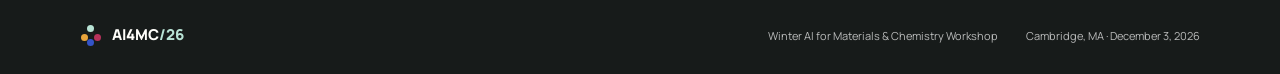
==== commit d96f0f5f: "Show speaker affiliations inline in detailed schedule" ====
--- a/schedule.html
+++ b/schedule.html
@@ -8,7 +8,7 @@
   <link rel="preconnect" href="https://fonts.googleapis.com">
   <link rel="preconnect" href="https://fonts.gstatic.com" crossorigin>
   <link href="https://fonts.googleapis.com/css2?family=DM+Mono:wght@400;500&family=Manrope:wght@400;500;600;700;800&display=swap" rel="stylesheet">
-  <link rel="stylesheet" href="styles.css?v=20261122-4">
+  <link rel="stylesheet" href="styles.css?v=20261122-5">
 </head>
 <body>
   <a class="skip-link" href="#main">Skip to content</a>
@@ -51,16 +51,16 @@
         </div>
         <ol class="detail-timeline" aria-label="Workshop schedule in chronological order">
           <li class="general"><time>9:00–9:15 AM</time><div><span class="timeline-kind">Opening</span><h3>Welcome and framing remarks</h3></div></li>
-          <li class="invited"><time>9:15–9:45 AM</time><div><span class="timeline-kind">Invited talks I · 1 of 3</span><h3>Juanjuan Huang</h3><p>Toward an Agentic Ecosystem for Intelligent X-ray Absorption Spectroscopy</p></div></li>
-          <li class="invited"><time>9:45–10:15 AM</time><div><span class="timeline-kind">Invited talks I · 2 of 3</span><h3>Claudio Zeni</h3><p>Topic TBA</p></div></li>
-          <li class="invited"><time>10:15–10:45 AM</time><div><span class="timeline-kind">Invited talks I · 3 of 3</span><h3>Lixue (Sherry) Cheng</h3><p>Physics, Evidence, and Plausibility: Assessing AI-Assisted Discovery in Chemistry and Materials</p></div></li>
+          <li class="invited"><time>9:15–9:45 AM</time><div><span class="timeline-kind">Invited talks I · 1 of 3</span><h3>Juanjuan Huang <span class="speaker-affiliation">· Argonne National Laboratory</span></h3><p>Toward an Agentic Ecosystem for Intelligent X-ray Absorption Spectroscopy</p></div></li>
+          <li class="invited"><time>9:45–10:15 AM</time><div><span class="timeline-kind">Invited talks I · 2 of 3</span><h3>Claudio Zeni <span class="speaker-affiliation">· Microsoft Research</span></h3><p>Topic TBA</p></div></li>
+          <li class="invited"><time>10:15–10:45 AM</time><div><span class="timeline-kind">Invited talks I · 3 of 3</span><h3>Lixue (Sherry) Cheng <span class="speaker-affiliation">· HKUST</span></h3><p>Physics, Evidence, and Plausibility: Assessing AI-Assisted Discovery in Chemistry and Materials</p></div></li>
           <li class="contributed"><time>10:45–11:15 AM</time><div><span class="timeline-kind">Contributed talks I</span><h3>Contributed presentations</h3><p>Speaker assignments TBA; see the nine talks below.</p></div></li>
-          <li class="invited"><time>11:15–11:45 AM</time><div><span class="timeline-kind">Invited talks II · 1 of 2</span><h3>Yuanqi Du</h3><p>Topic TBA</p></div></li>
-          <li class="invited"><time>11:45 AM–12:15 PM</time><div><span class="timeline-kind">Invited talks II · 2 of 2</span><h3>Boris Kozinsky</h3><p>Topic TBA</p></div></li>
+          <li class="invited"><time>11:15–11:45 AM</time><div><span class="timeline-kind">Invited talks II · 1 of 2</span><h3>Yuanqi Du <span class="speaker-affiliation">· Microsoft Research</span></h3><p>Topic TBA</p></div></li>
+          <li class="invited"><time>11:45 AM–12:15 PM</time><div><span class="timeline-kind">Invited talks II · 2 of 2</span><h3>Boris Kozinsky <span class="speaker-affiliation">· Harvard University</span></h3><p>Topic TBA</p></div></li>
           <li class="break"><time>12:15–1:45 PM</time><div><span class="timeline-kind">Lunch break</span><h3>Find lunch nearby</h3><p>Lunch is on your own. See the <a href="#lunch">map and nearby options</a>.</p></div></li>
           <li class="poster"><time>1:45–3:15 PM</time><div><span class="timeline-kind">Poster session</span><h3>Posters and informal exchange</h3></div></li>
-          <li class="invited"><time>3:15–3:45 PM</time><div><span class="timeline-kind">Invited talks III · 1 of 2</span><h3>Rafael Gómez-Bombarelli</h3><p>Topic TBA</p></div></li>
-          <li class="invited"><time>3:45–4:15 PM</time><div><span class="timeline-kind">Invited talks III · 2 of 2</span><h3>Eun-Ah Kim</h3><p>Discovering superconductors with graphlet histograms</p></div></li>
+          <li class="invited"><time>3:15–3:45 PM</time><div><span class="timeline-kind">Invited talks III · 1 of 2</span><h3>Rafael Gómez-Bombarelli <span class="speaker-affiliation">· MIT &amp; Lila Sciences</span></h3><p>Topic TBA</p></div></li>
+          <li class="invited"><time>3:45–4:15 PM</time><div><span class="timeline-kind">Invited talks III · 2 of 2</span><h3>Eun-Ah Kim <span class="speaker-affiliation">· Cornell University</span></h3><p>Discovering superconductors with graphlet histograms</p></div></li>
           <li class="panel"><time>4:15–5:15 PM</time><div><span class="timeline-kind">Panel session</span><h3>How far are we from an AlphaFold moment for materials?</h3></div></li>
           <li class="contributed"><time>5:15–6:15 PM</time><div><span class="timeline-kind">Contributed talks II</span><h3>Contributed presentations</h3><p>Speaker assignments TBA; see the nine talks below.</p></div></li>
           <li class="general"><time>6:15–6:30 PM</time><div><span class="timeline-kind">Closing</span><h3>Closing remarks</h3></div></li>
@@ -73,15 +73,15 @@
           <p>Individual presentation times are TBA. Talks will take place in the morning and late afternoon contributed sessions.</p>
         </div>
         <ol class="detail-timeline contributed-list" aria-label="Contributed talks; individual times to be announced">
-          <li class="contributed"><span class="talk-time">Time TBA</span><div><h3>Mouyang Cheng</h3><p>Universal Neural Samplers for Atomistic Simulation</p></div></li>
-          <li class="contributed"><span class="talk-time">Time TBA</span><div><h3>Juno Nam</h3><p>Universal Thermodynamic Interatomic Potentials for Crystalline Materials</p></div></li>
-          <li class="contributed"><span class="talk-time">Time TBA</span><div><h3>Weiliang Luo</h3><p>Enerzyme: A Framework for Efficient Training of Reactive Neural Network Potentials for Enzyme Catalysis with Application to Methyltransferases</p></div></li>
-          <li class="contributed"><span class="talk-time">Time TBA</span><div><h3>Hanlin Zhang</h3><p>Post-Training and Evidence Use in Scientific Reasoning Models</p></div></li>
-          <li class="contributed"><span class="talk-time">Time TBA</span><div><h3>Wonseok Jeong</h3><p>Toward Experiment-Realistic Atomistic Simulations Through Sequential Decision-Making</p></div></li>
-          <li class="contributed"><span class="talk-time">Time TBA</span><div><h3>Lorenzo Bastonero</h3><p>Predicting challenging phase transitions is easier than you think</p></div></li>
-          <li class="contributed"><span class="talk-time">Time TBA</span><div><h3>Donya Dabiri</h3><p>Learning the physics of soft materials from scarce data</p></div></li>
-          <li class="contributed"><span class="talk-time">Time TBA</span><div><h3>Ying Li</h3><p>Machine Learning-accelerated Molecular Design of Innovative Polymers</p></div></li>
-          <li class="contributed"><span class="talk-time">Time TBA</span><div><h3>Seokhyun Choung</h3><p>Agents Meet Universal Potentials to Realize Fuel Cell Catalysts Beyond Platinum</p></div></li>
+          <li class="contributed"><span class="talk-time">Time TBA</span><div><h3>Mouyang Cheng <span class="speaker-affiliation">· MIT</span></h3><p>Universal Neural Samplers for Atomistic Simulation</p></div></li>
+          <li class="contributed"><span class="talk-time">Time TBA</span><div><h3>Juno Nam <span class="speaker-affiliation">· MIT</span></h3><p>Universal Thermodynamic Interatomic Potentials for Crystalline Materials</p></div></li>
+          <li class="contributed"><span class="talk-time">Time TBA</span><div><h3>Weiliang Luo <span class="speaker-affiliation">· MIT</span></h3><p>Enerzyme: A Framework for Efficient Training of Reactive Neural Network Potentials for Enzyme Catalysis with Application to Methyltransferases</p></div></li>
+          <li class="contributed"><span class="talk-time">Time TBA</span><div><h3>Hanlin Zhang <span class="speaker-affiliation">· Harvard University, Kempner Institute</span></h3><p>Post-Training and Evidence Use in Scientific Reasoning Models</p></div></li>
+          <li class="contributed"><span class="talk-time">Time TBA</span><div><h3>Wonseok Jeong <span class="speaker-affiliation">· NIST</span></h3><p>Toward Experiment-Realistic Atomistic Simulations Through Sequential Decision-Making</p></div></li>
+          <li class="contributed"><span class="talk-time">Time TBA</span><div><h3>Lorenzo Bastonero <span class="speaker-affiliation">· Harvard University</span></h3><p>Predicting challenging phase transitions is easier than you think</p></div></li>
+          <li class="contributed"><span class="talk-time">Time TBA</span><div><h3>Donya Dabiri <span class="speaker-affiliation">· Northeastern University</span></h3><p>Learning the physics of soft materials from scarce data</p></div></li>
+          <li class="contributed"><span class="talk-time">Time TBA</span><div><h3>Ying Li <span class="speaker-affiliation">· University of Wisconsin-Madison</span></h3><p>Machine Learning-accelerated Molecular Design of Innovative Polymers</p></div></li>
+          <li class="contributed"><span class="talk-time">Time TBA</span><div><h3>Seokhyun Choung <span class="speaker-affiliation">· Seoul National University</span></h3><p>Agents Meet Universal Potentials to Realize Fuel Cell Catalysts Beyond Platinum</p></div></li>
         </ol>
       </section>
 
--- a/styles.css
+++ b/styles.css
@@ -157,6 +157,8 @@
 .detail-timeline .break .timeline-kind, .detail-timeline .poster .timeline-kind { color: #97611b; }
 .detail-timeline .panel .timeline-kind { color: var(--evergreen); }
 .detail-timeline h3 { margin-top: 4px; font-size: 18px; line-height: 1.25; }
+.detail-timeline .speaker-affiliation { color: var(--raspberry); font-size: .68em; font-weight: 600; white-space: nowrap; }
+.contributed-list .speaker-affiliation { color: var(--cobalt); }
 .detail-timeline p { margin-top: 5px; color: var(--muted); font-size: 13px; }
 .detail-timeline p a { color: var(--evergreen); font-weight: 700; text-decoration: underline; text-underline-offset: 3px; }
 .contributed-list li { padding-top: 12px; padding-bottom: 12px; }
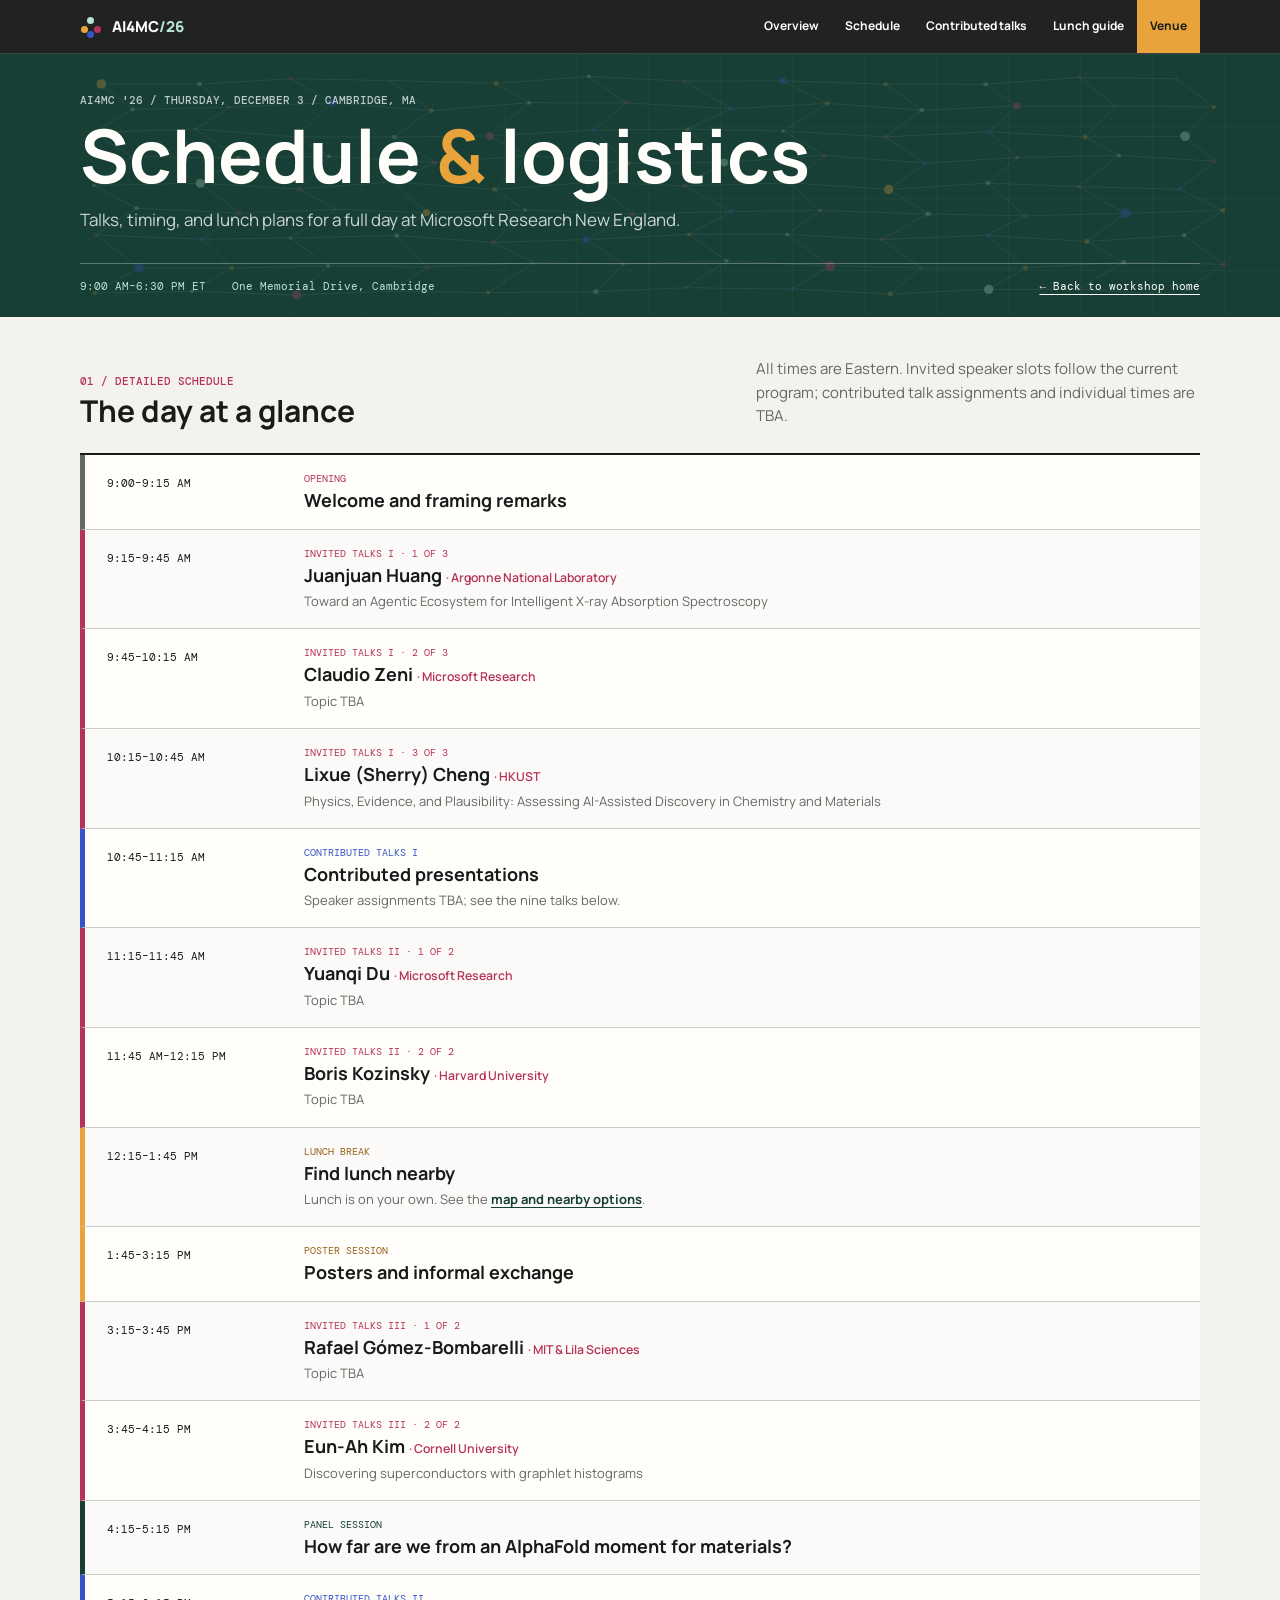
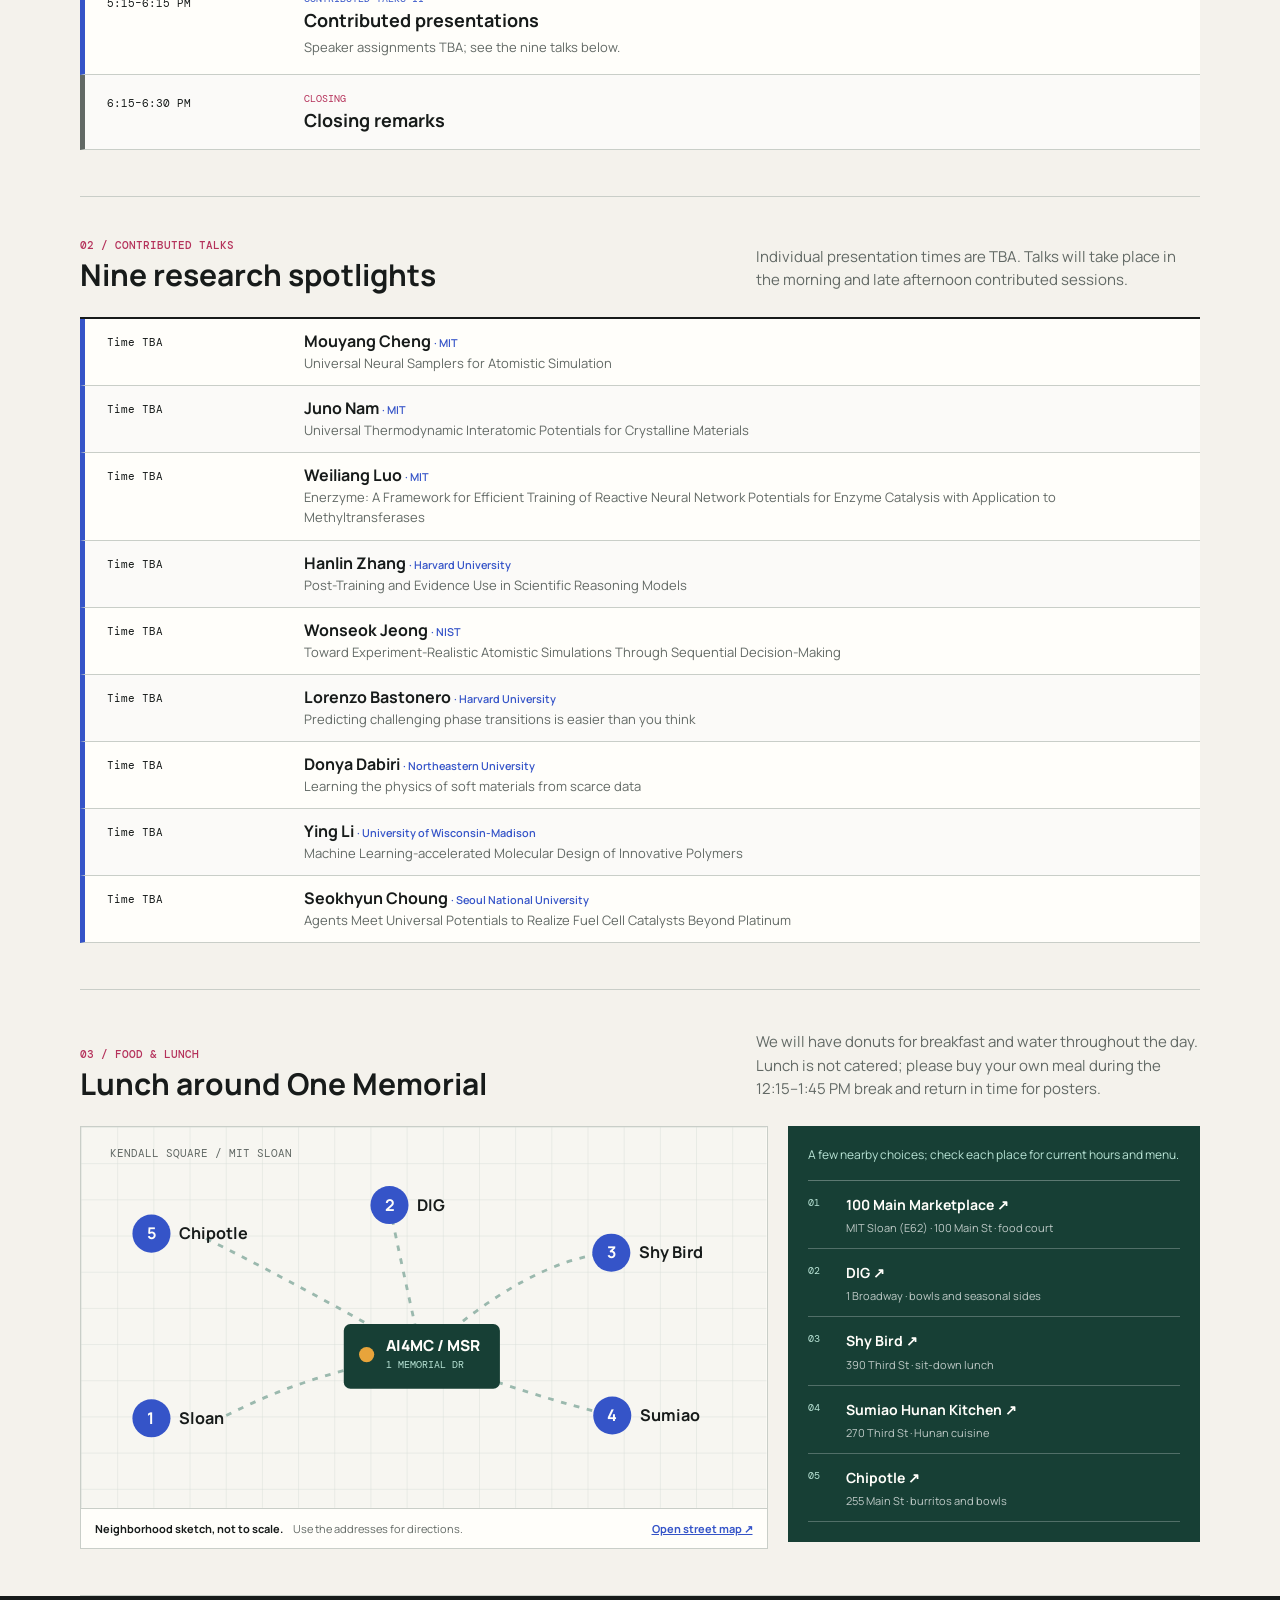
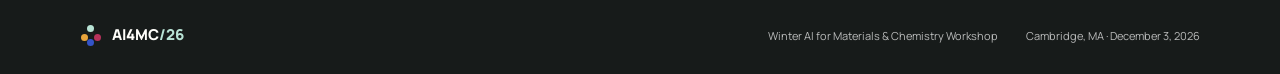
==== commit 8dc13e75: "Shorten Hanlin Zhang affiliation" ====
--- a/schedule.html
+++ b/schedule.html
@@ -76,7 +76,7 @@
           <li class="contributed"><span class="talk-time">Time TBA</span><div><h3>Mouyang Cheng <span class="speaker-affiliation">· MIT</span></h3><p>Universal Neural Samplers for Atomistic Simulation</p></div></li>
           <li class="contributed"><span class="talk-time">Time TBA</span><div><h3>Juno Nam <span class="speaker-affiliation">· MIT</span></h3><p>Universal Thermodynamic Interatomic Potentials for Crystalline Materials</p></div></li>
           <li class="contributed"><span class="talk-time">Time TBA</span><div><h3>Weiliang Luo <span class="speaker-affiliation">· MIT</span></h3><p>Enerzyme: A Framework for Efficient Training of Reactive Neural Network Potentials for Enzyme Catalysis with Application to Methyltransferases</p></div></li>
-          <li class="contributed"><span class="talk-time">Time TBA</span><div><h3>Hanlin Zhang <span class="speaker-affiliation">· Harvard University, Kempner Institute</span></h3><p>Post-Training and Evidence Use in Scientific Reasoning Models</p></div></li>
+          <li class="contributed"><span class="talk-time">Time TBA</span><div><h3>Hanlin Zhang <span class="speaker-affiliation">· Harvard University</span></h3><p>Post-Training and Evidence Use in Scientific Reasoning Models</p></div></li>
           <li class="contributed"><span class="talk-time">Time TBA</span><div><h3>Wonseok Jeong <span class="speaker-affiliation">· NIST</span></h3><p>Toward Experiment-Realistic Atomistic Simulations Through Sequential Decision-Making</p></div></li>
           <li class="contributed"><span class="talk-time">Time TBA</span><div><h3>Lorenzo Bastonero <span class="speaker-affiliation">· Harvard University</span></h3><p>Predicting challenging phase transitions is easier than you think</p></div></li>
           <li class="contributed"><span class="talk-time">Time TBA</span><div><h3>Donya Dabiri <span class="speaker-affiliation">· Northeastern University</span></h3><p>Learning the physics of soft materials from scarce data</p></div></li>
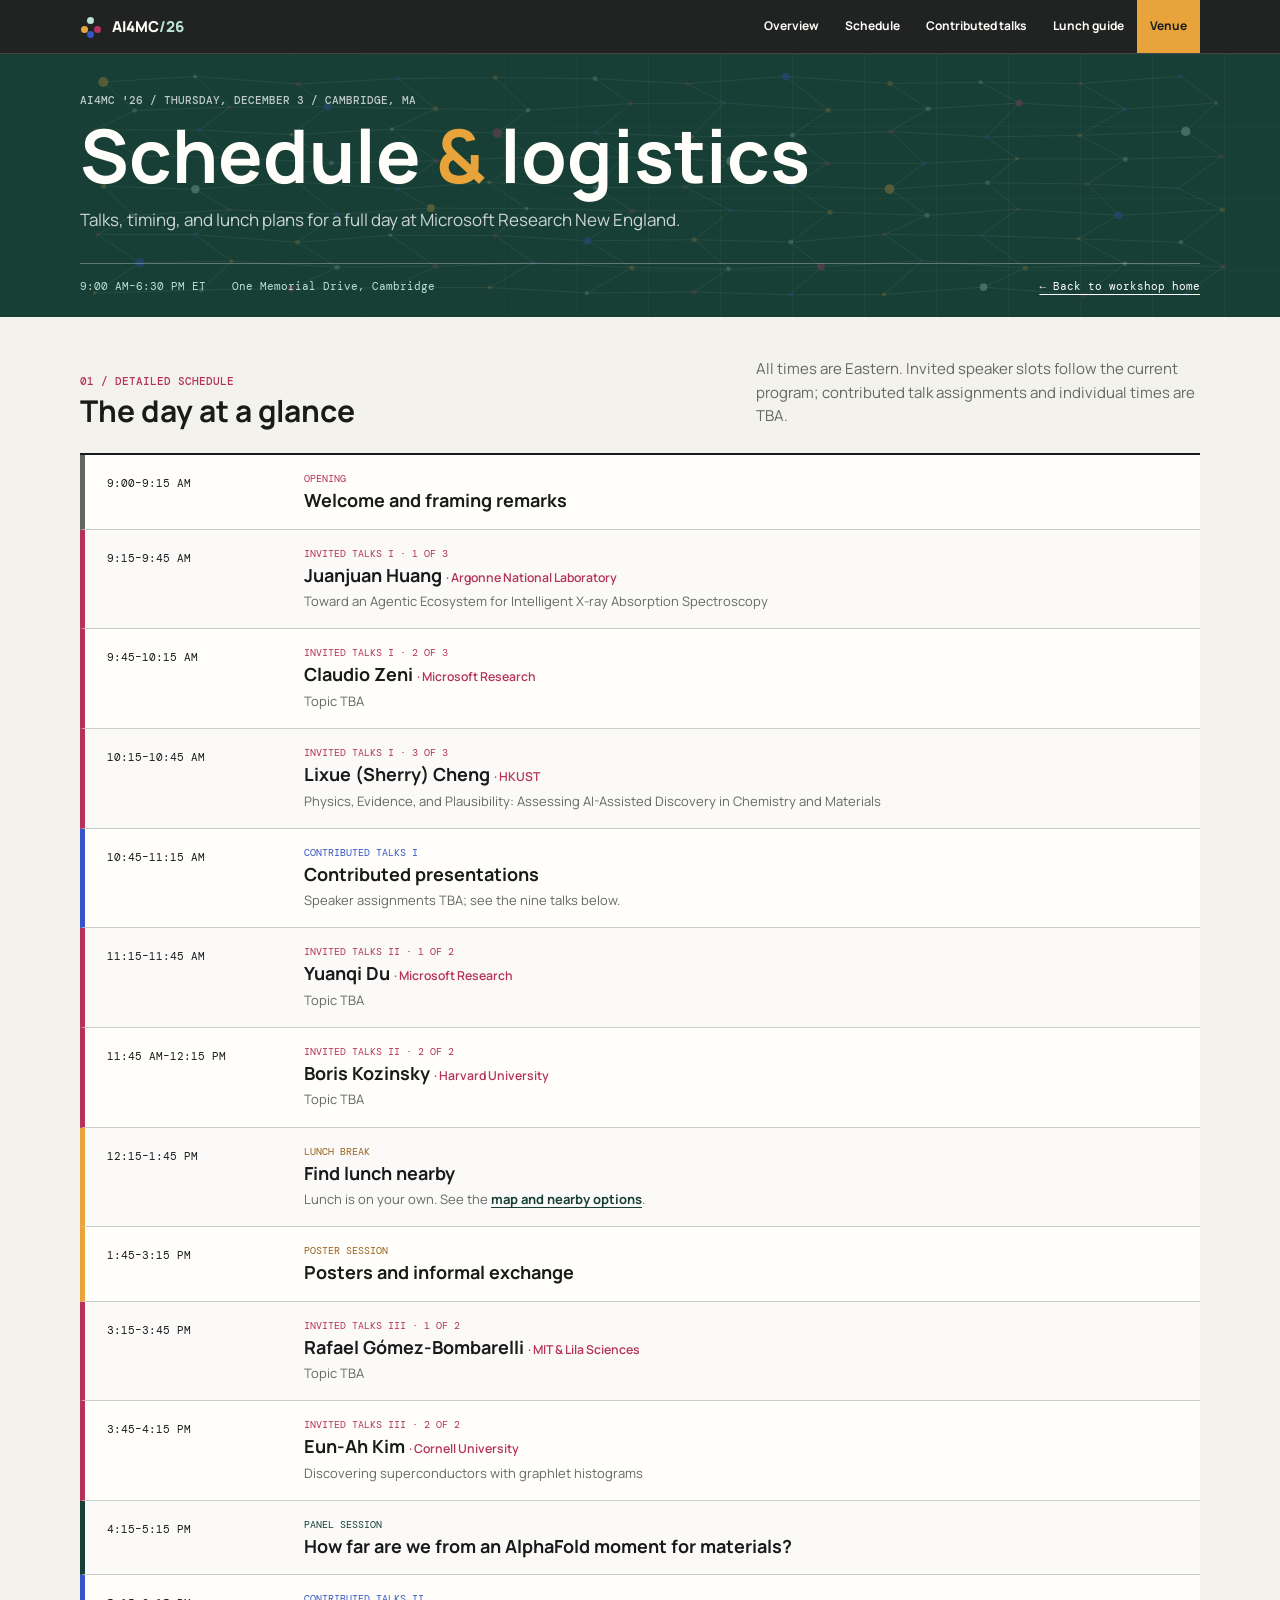
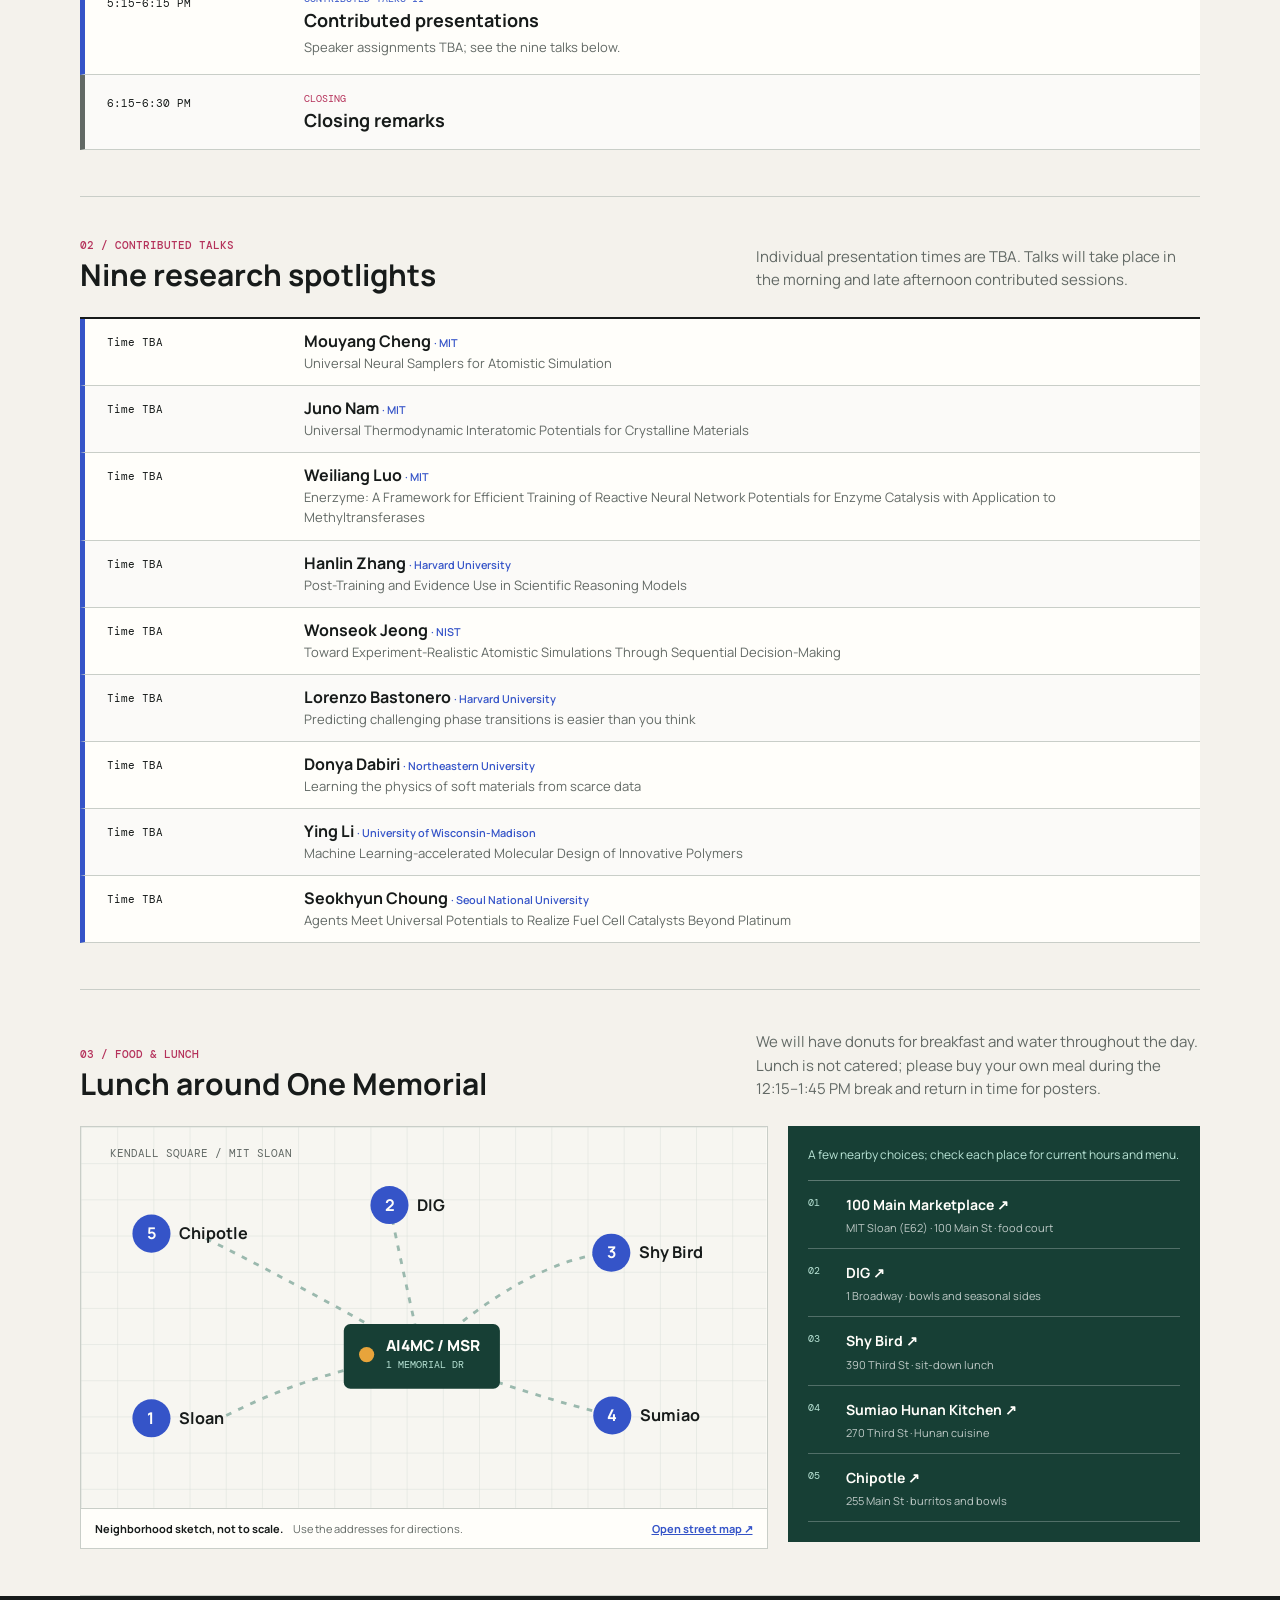
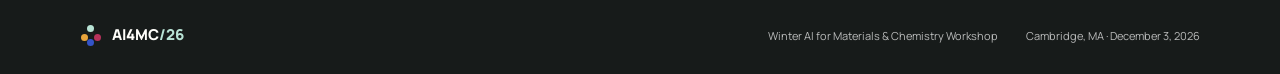
==== commit 23831514: "Show organizer photo cards and remove placeholder" ====
--- a/schedule.html
+++ b/schedule.html
@@ -8,7 +8,7 @@
   <link rel="preconnect" href="https://fonts.googleapis.com">
   <link rel="preconnect" href="https://fonts.gstatic.com" crossorigin>
   <link href="https://fonts.googleapis.com/css2?family=DM+Mono:wght@400;500&family=Manrope:wght@400;500;600;700;800&display=swap" rel="stylesheet">
-  <link rel="stylesheet" href="styles.css?v=20261122-5">
+  <link rel="stylesheet" href="styles.css?v=20261122-7">
 </head>
 <body>
   <a class="skip-link" href="#main">Skip to content</a>
--- a/styles.css
+++ b/styles.css
@@ -131,10 +131,7 @@
 .venue-card dd { font-size: 12px; }
 .organizers { display: grid; grid-template-columns: .7fr 1.3fr; gap: 34px; padding-top: 28px; }
 .organizers h2 { font-size: 25px; }
-.organizer-list { display: grid; grid-template-columns: repeat(4, 1fr); border-top: 1px solid var(--ink); }
-.organizer-list article { padding: 13px 14px; border-right: 1px solid var(--line); border-bottom: 1px solid var(--line); }
-.organizer-list h3 { font-size: 13px; }
-.organizer-list p { margin-top: 3px; color: var(--muted); font: 10px var(--mono); }
+.organizer-list { grid-template-columns: repeat(3, minmax(0, 1fr)); }
 
 .detail-hero { min-height: 260px; }
 .detail-hero .hero-canvas { opacity: .38; }
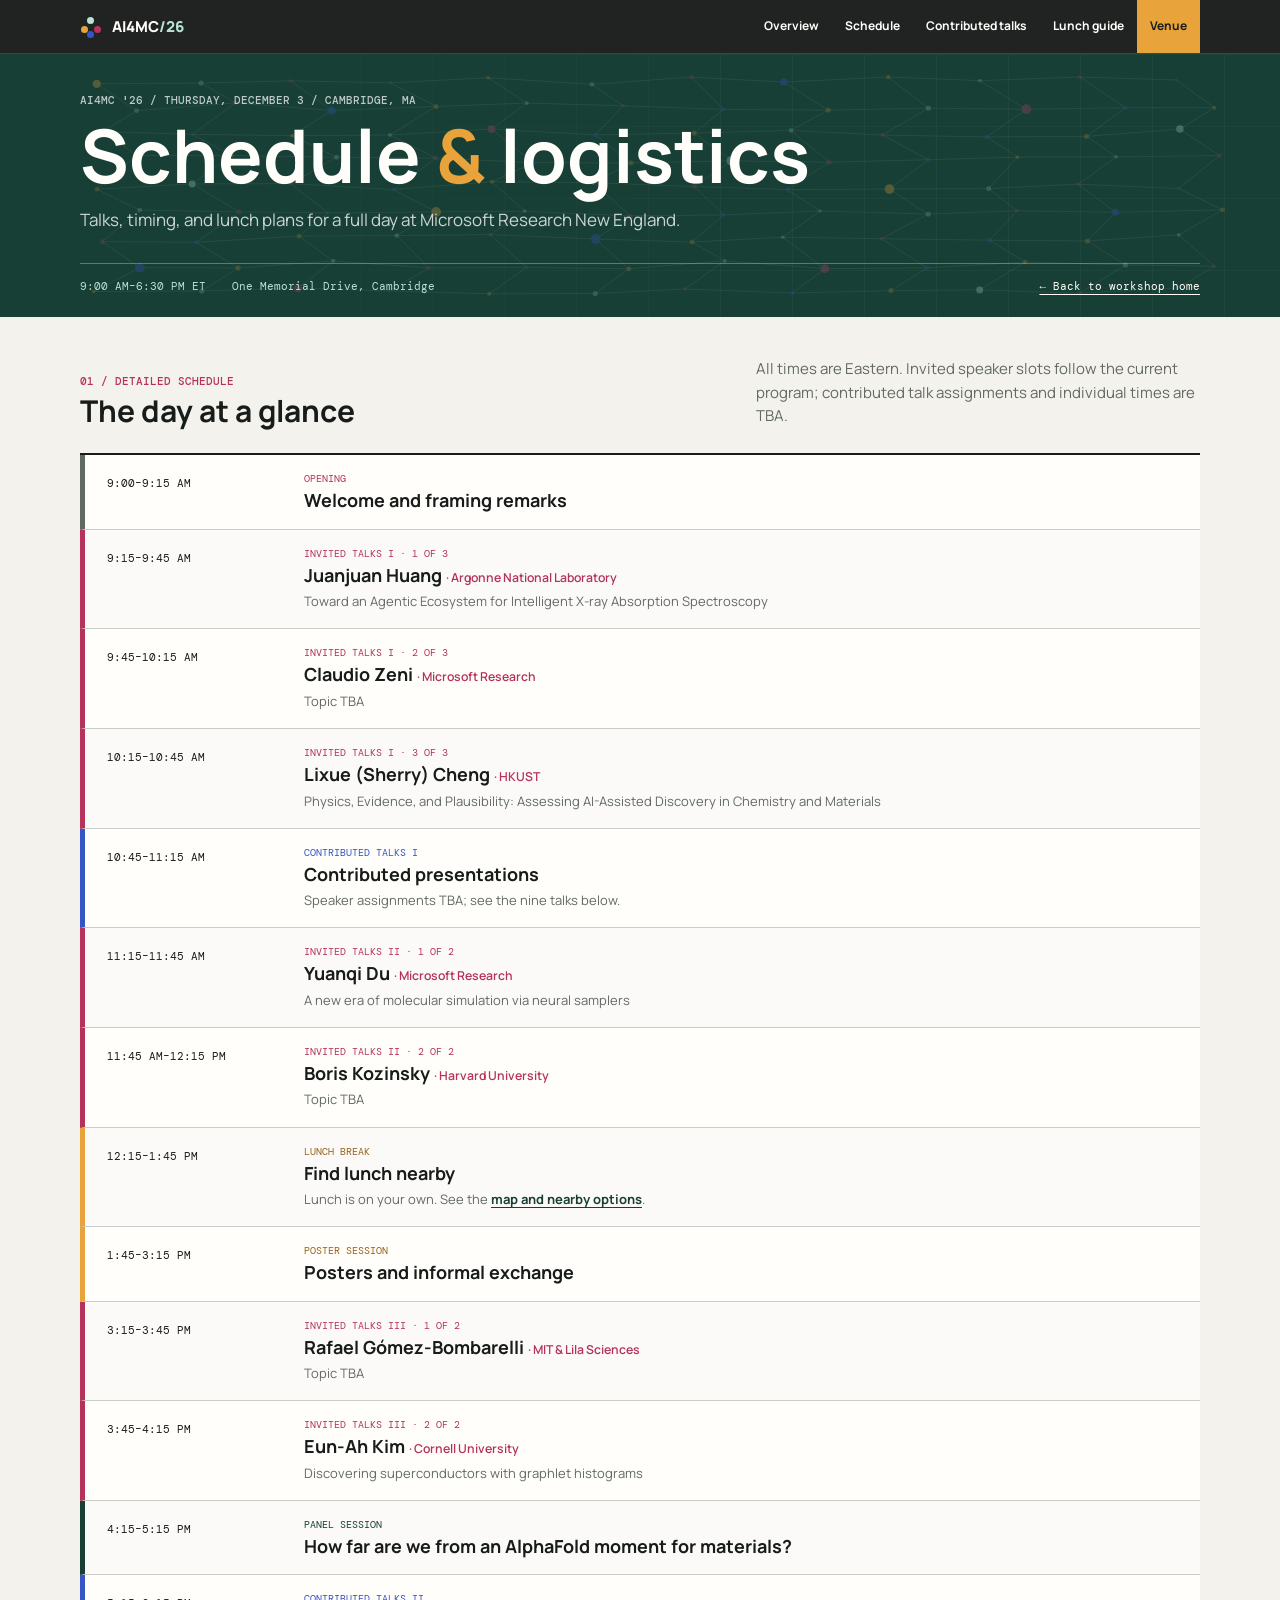
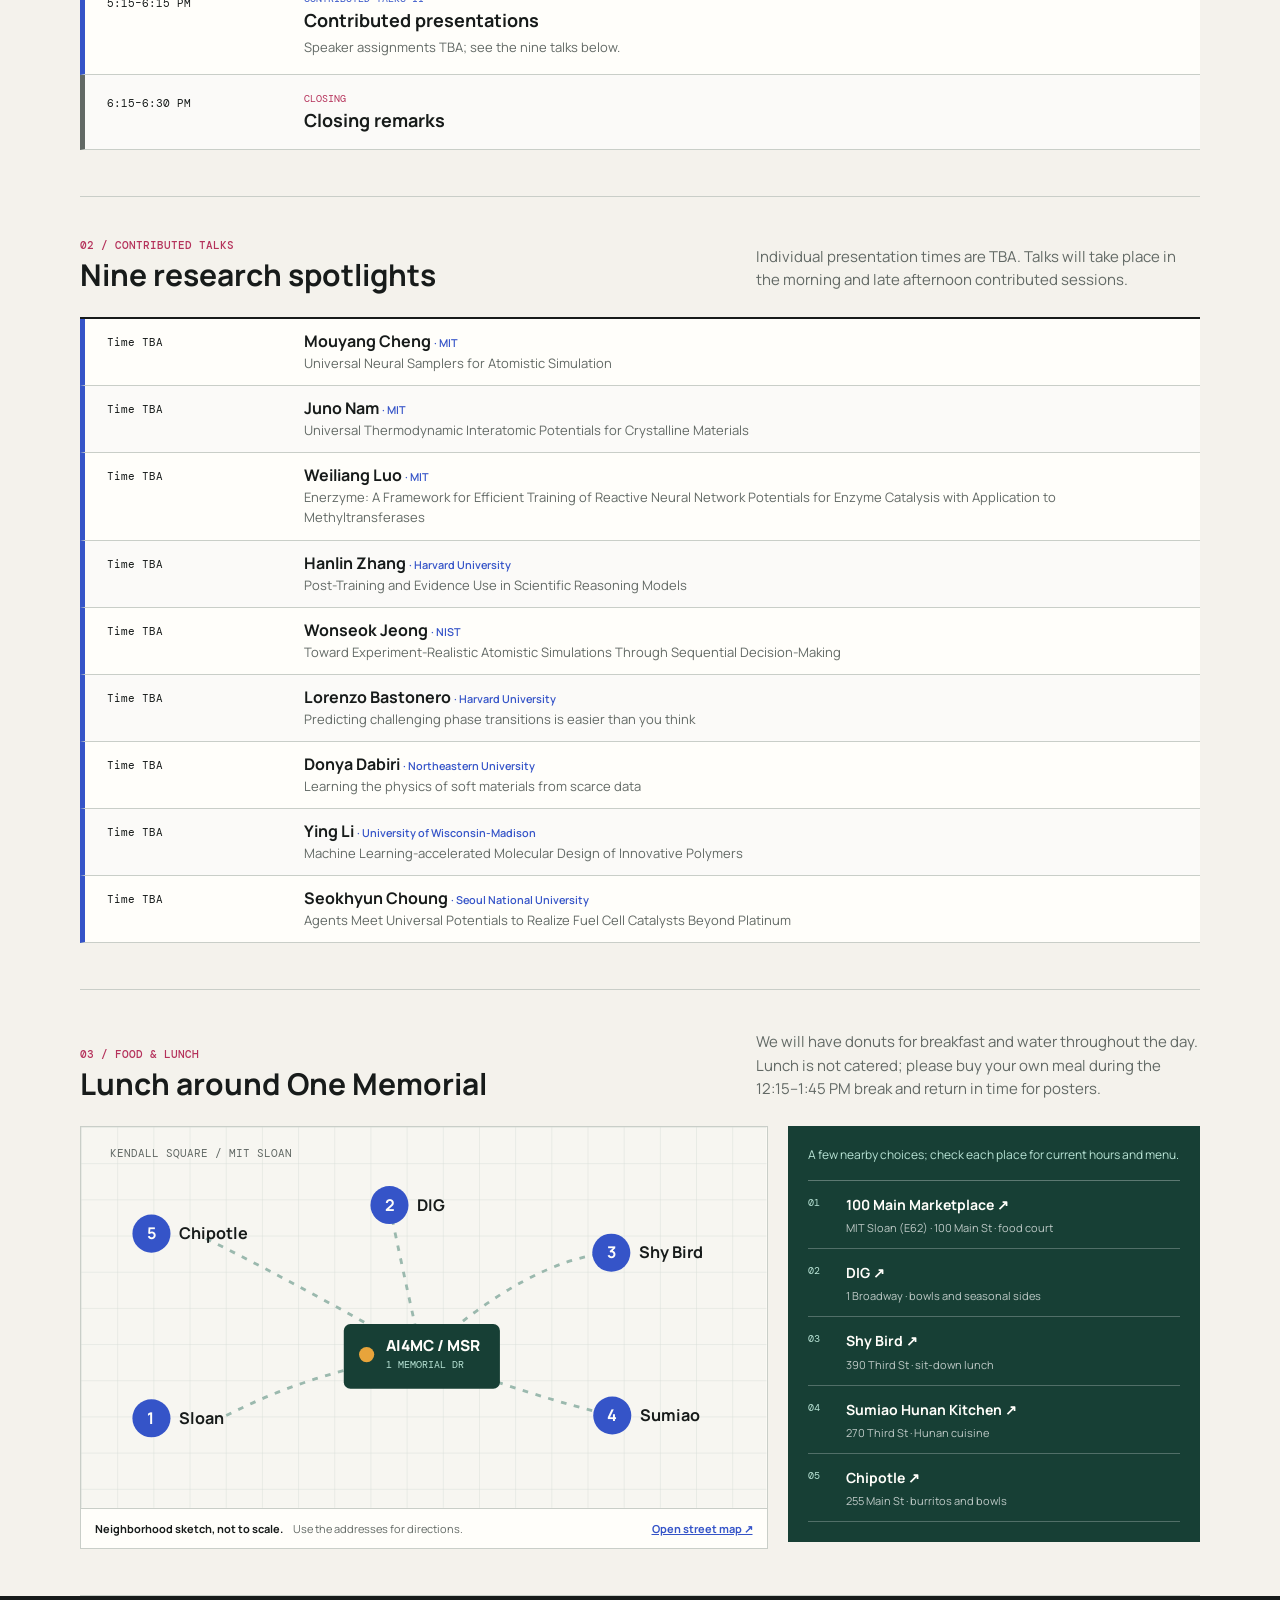
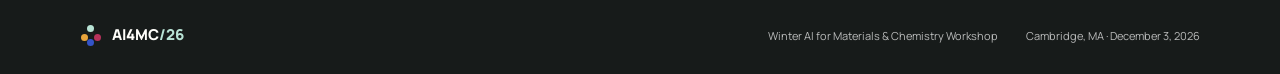
==== commit d7c1a7c0: "Add Yuanqi Du invited talk title" ====
--- a/schedule.html
+++ b/schedule.html
@@ -55,7 +55,7 @@
           <li class="invited"><time>9:45–10:15 AM</time><div><span class="timeline-kind">Invited talks I · 2 of 3</span><h3>Claudio Zeni <span class="speaker-affiliation">· Microsoft Research</span></h3><p>Topic TBA</p></div></li>
           <li class="invited"><time>10:15–10:45 AM</time><div><span class="timeline-kind">Invited talks I · 3 of 3</span><h3>Lixue (Sherry) Cheng <span class="speaker-affiliation">· HKUST</span></h3><p>Physics, Evidence, and Plausibility: Assessing AI-Assisted Discovery in Chemistry and Materials</p></div></li>
           <li class="contributed"><time>10:45–11:15 AM</time><div><span class="timeline-kind">Contributed talks I</span><h3>Contributed presentations</h3><p>Speaker assignments TBA; see the nine talks below.</p></div></li>
-          <li class="invited"><time>11:15–11:45 AM</time><div><span class="timeline-kind">Invited talks II · 1 of 2</span><h3>Yuanqi Du <span class="speaker-affiliation">· Microsoft Research</span></h3><p>Topic TBA</p></div></li>
+          <li class="invited"><time>11:15–11:45 AM</time><div><span class="timeline-kind">Invited talks II · 1 of 2</span><h3>Yuanqi Du <span class="speaker-affiliation">· Microsoft Research</span></h3><p>A new era of molecular simulation via neural samplers</p></div></li>
           <li class="invited"><time>11:45 AM–12:15 PM</time><div><span class="timeline-kind">Invited talks II · 2 of 2</span><h3>Boris Kozinsky <span class="speaker-affiliation">· Harvard University</span></h3><p>Topic TBA</p></div></li>
           <li class="break"><time>12:15–1:45 PM</time><div><span class="timeline-kind">Lunch break</span><h3>Find lunch nearby</h3><p>Lunch is on your own. See the <a href="#lunch">map and nearby options</a>.</p></div></li>
           <li class="poster"><time>1:45–3:15 PM</time><div><span class="timeline-kind">Poster session</span><h3>Posters and informal exchange</h3></div></li>
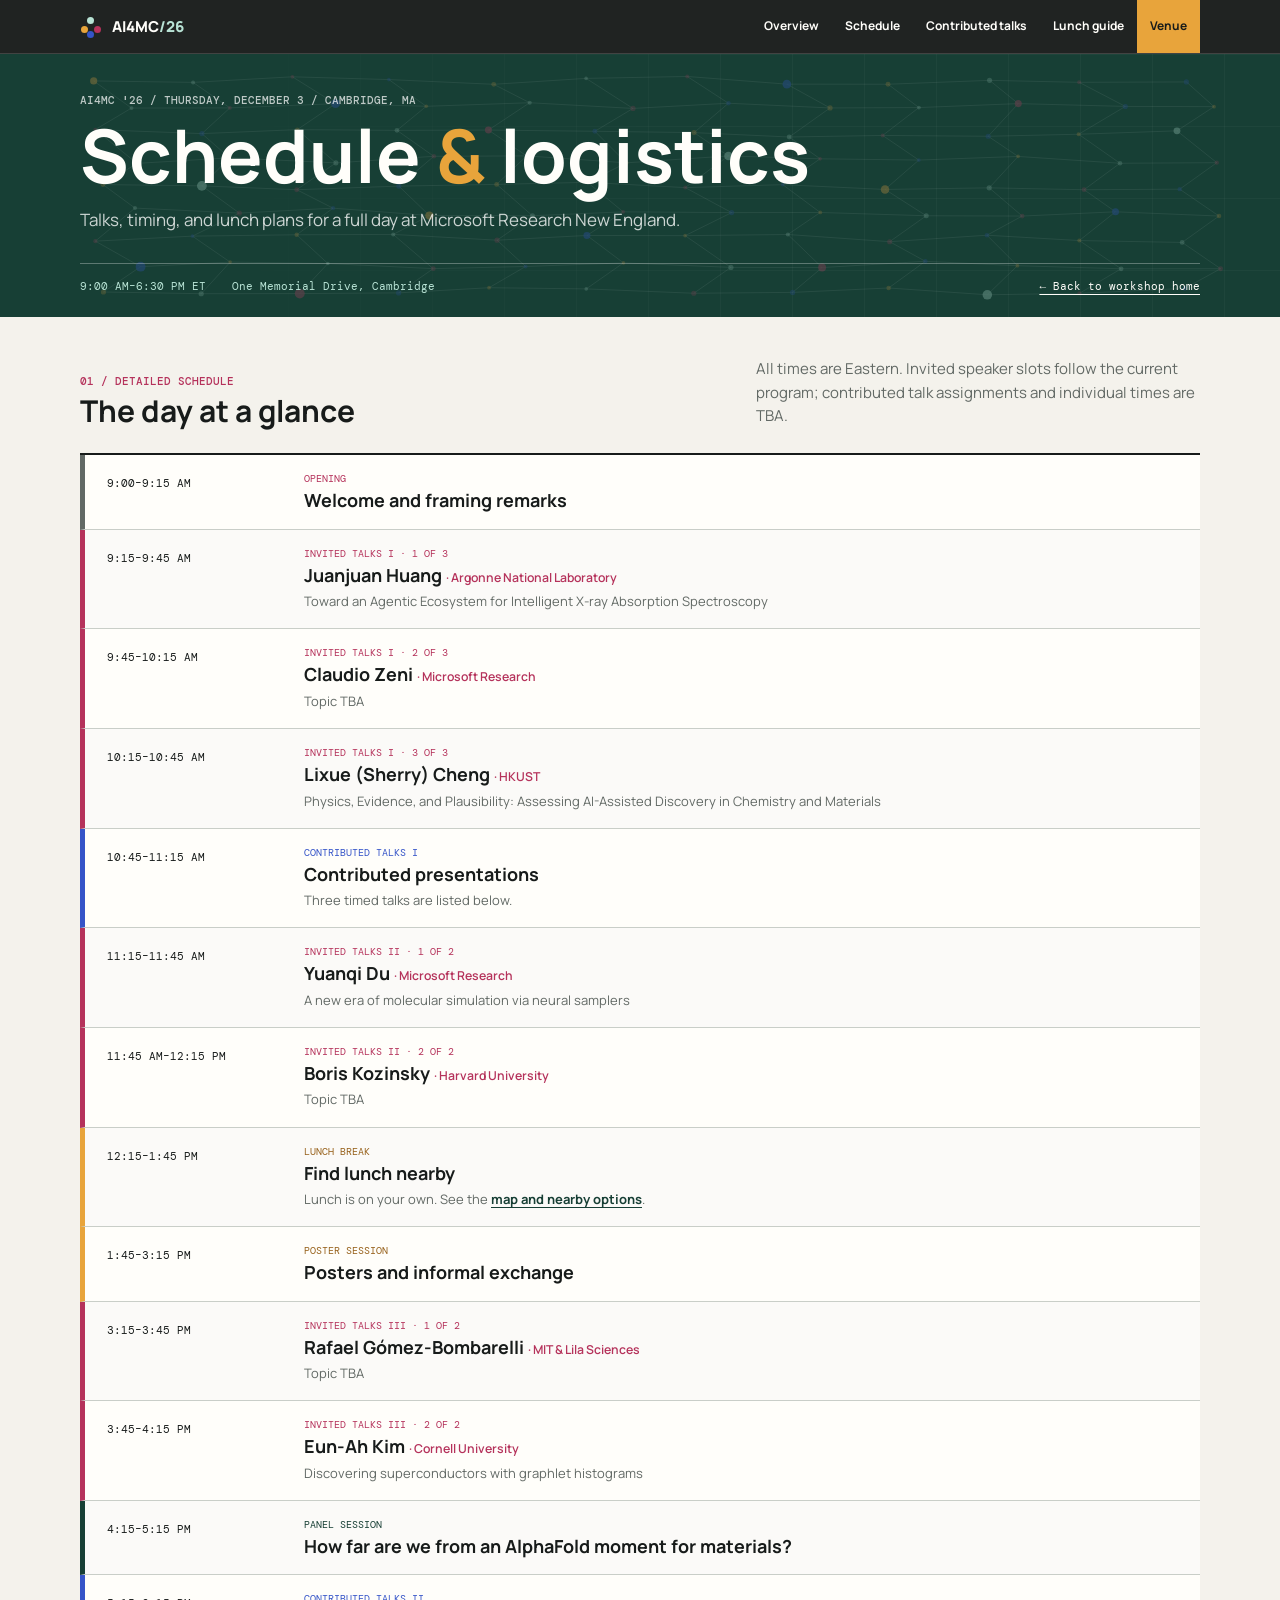
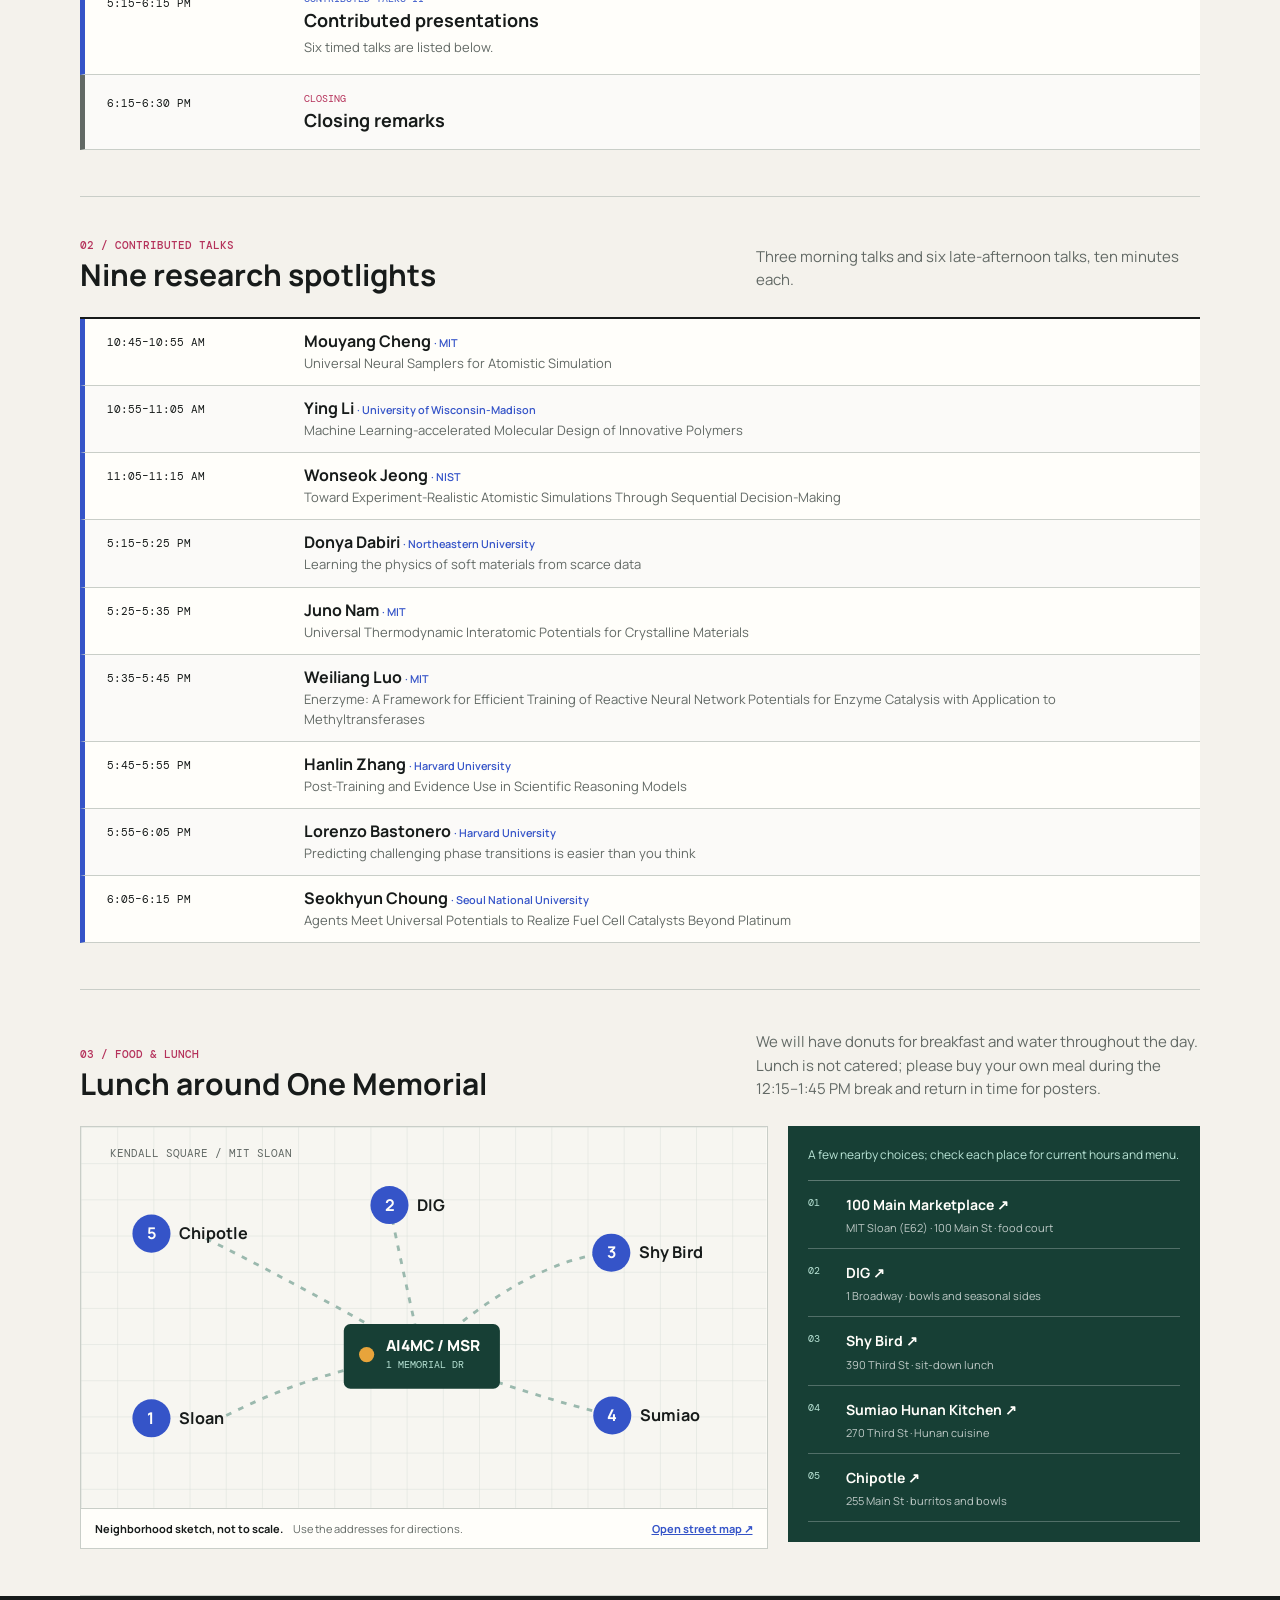
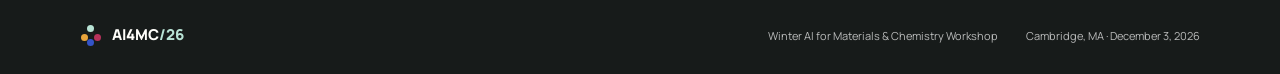
==== commit 43d42aa6: "Assign contributed talk time slots" ====
--- a/schedule.html
+++ b/schedule.html
@@ -54,7 +54,7 @@
           <li class="invited"><time>9:15–9:45 AM</time><div><span class="timeline-kind">Invited talks I · 1 of 3</span><h3>Juanjuan Huang <span class="speaker-affiliation">· Argonne National Laboratory</span></h3><p>Toward an Agentic Ecosystem for Intelligent X-ray Absorption Spectroscopy</p></div></li>
           <li class="invited"><time>9:45–10:15 AM</time><div><span class="timeline-kind">Invited talks I · 2 of 3</span><h3>Claudio Zeni <span class="speaker-affiliation">· Microsoft Research</span></h3><p>Topic TBA</p></div></li>
           <li class="invited"><time>10:15–10:45 AM</time><div><span class="timeline-kind">Invited talks I · 3 of 3</span><h3>Lixue (Sherry) Cheng <span class="speaker-affiliation">· HKUST</span></h3><p>Physics, Evidence, and Plausibility: Assessing AI-Assisted Discovery in Chemistry and Materials</p></div></li>
-          <li class="contributed"><time>10:45–11:15 AM</time><div><span class="timeline-kind">Contributed talks I</span><h3>Contributed presentations</h3><p>Speaker assignments TBA; see the nine talks below.</p></div></li>
+          <li class="contributed"><time>10:45–11:15 AM</time><div><span class="timeline-kind">Contributed talks I</span><h3>Contributed presentations</h3><p>Three timed talks are listed below.</p></div></li>
           <li class="invited"><time>11:15–11:45 AM</time><div><span class="timeline-kind">Invited talks II · 1 of 2</span><h3>Yuanqi Du <span class="speaker-affiliation">· Microsoft Research</span></h3><p>A new era of molecular simulation via neural samplers</p></div></li>
           <li class="invited"><time>11:45 AM–12:15 PM</time><div><span class="timeline-kind">Invited talks II · 2 of 2</span><h3>Boris Kozinsky <span class="speaker-affiliation">· Harvard University</span></h3><p>Topic TBA</p></div></li>
           <li class="break"><time>12:15–1:45 PM</time><div><span class="timeline-kind">Lunch break</span><h3>Find lunch nearby</h3><p>Lunch is on your own. See the <a href="#lunch">map and nearby options</a>.</p></div></li>
@@ -62,7 +62,7 @@
           <li class="invited"><time>3:15–3:45 PM</time><div><span class="timeline-kind">Invited talks III · 1 of 2</span><h3>Rafael Gómez-Bombarelli <span class="speaker-affiliation">· MIT &amp; Lila Sciences</span></h3><p>Topic TBA</p></div></li>
           <li class="invited"><time>3:45–4:15 PM</time><div><span class="timeline-kind">Invited talks III · 2 of 2</span><h3>Eun-Ah Kim <span class="speaker-affiliation">· Cornell University</span></h3><p>Discovering superconductors with graphlet histograms</p></div></li>
           <li class="panel"><time>4:15–5:15 PM</time><div><span class="timeline-kind">Panel session</span><h3>How far are we from an AlphaFold moment for materials?</h3></div></li>
-          <li class="contributed"><time>5:15–6:15 PM</time><div><span class="timeline-kind">Contributed talks II</span><h3>Contributed presentations</h3><p>Speaker assignments TBA; see the nine talks below.</p></div></li>
+          <li class="contributed"><time>5:15–6:15 PM</time><div><span class="timeline-kind">Contributed talks II</span><h3>Contributed presentations</h3><p>Six timed talks are listed below.</p></div></li>
           <li class="general"><time>6:15–6:30 PM</time><div><span class="timeline-kind">Closing</span><h3>Closing remarks</h3></div></li>
         </ol>
       </section>
@@ -70,18 +70,18 @@
       <section class="section detail-section" id="contributed" aria-labelledby="contributed-title">
         <div class="section-heading compact-heading">
           <div><p class="section-index">02 / Contributed talks</p><h2 id="contributed-title">Nine research spotlights</h2></div>
-          <p>Individual presentation times are TBA. Talks will take place in the morning and late afternoon contributed sessions.</p>
+          <p>Three morning talks and six late-afternoon talks, ten minutes each.</p>
         </div>
-        <ol class="detail-timeline contributed-list" aria-label="Contributed talks; individual times to be announced">
-          <li class="contributed"><span class="talk-time">Time TBA</span><div><h3>Mouyang Cheng <span class="speaker-affiliation">· MIT</span></h3><p>Universal Neural Samplers for Atomistic Simulation</p></div></li>
-          <li class="contributed"><span class="talk-time">Time TBA</span><div><h3>Juno Nam <span class="speaker-affiliation">· MIT</span></h3><p>Universal Thermodynamic Interatomic Potentials for Crystalline Materials</p></div></li>
-          <li class="contributed"><span class="talk-time">Time TBA</span><div><h3>Weiliang Luo <span class="speaker-affiliation">· MIT</span></h3><p>Enerzyme: A Framework for Efficient Training of Reactive Neural Network Potentials for Enzyme Catalysis with Application to Methyltransferases</p></div></li>
-          <li class="contributed"><span class="talk-time">Time TBA</span><div><h3>Hanlin Zhang <span class="speaker-affiliation">· Harvard University</span></h3><p>Post-Training and Evidence Use in Scientific Reasoning Models</p></div></li>
-          <li class="contributed"><span class="talk-time">Time TBA</span><div><h3>Wonseok Jeong <span class="speaker-affiliation">· NIST</span></h3><p>Toward Experiment-Realistic Atomistic Simulations Through Sequential Decision-Making</p></div></li>
-          <li class="contributed"><span class="talk-time">Time TBA</span><div><h3>Lorenzo Bastonero <span class="speaker-affiliation">· Harvard University</span></h3><p>Predicting challenging phase transitions is easier than you think</p></div></li>
-          <li class="contributed"><span class="talk-time">Time TBA</span><div><h3>Donya Dabiri <span class="speaker-affiliation">· Northeastern University</span></h3><p>Learning the physics of soft materials from scarce data</p></div></li>
-          <li class="contributed"><span class="talk-time">Time TBA</span><div><h3>Ying Li <span class="speaker-affiliation">· University of Wisconsin-Madison</span></h3><p>Machine Learning-accelerated Molecular Design of Innovative Polymers</p></div></li>
-          <li class="contributed"><span class="talk-time">Time TBA</span><div><h3>Seokhyun Choung <span class="speaker-affiliation">· Seoul National University</span></h3><p>Agents Meet Universal Potentials to Realize Fuel Cell Catalysts Beyond Platinum</p></div></li>
+        <ol class="detail-timeline contributed-list" aria-label="Contributed talks in schedule order">
+          <li class="contributed"><span class="talk-time">10:45–10:55 AM</span><div><h3>Mouyang Cheng <span class="speaker-affiliation">· MIT</span></h3><p>Universal Neural Samplers for Atomistic Simulation</p></div></li>
+          <li class="contributed"><span class="talk-time">10:55–11:05 AM</span><div><h3>Ying Li <span class="speaker-affiliation">· University of Wisconsin-Madison</span></h3><p>Machine Learning-accelerated Molecular Design of Innovative Polymers</p></div></li>
+          <li class="contributed"><span class="talk-time">11:05–11:15 AM</span><div><h3>Wonseok Jeong <span class="speaker-affiliation">· NIST</span></h3><p>Toward Experiment-Realistic Atomistic Simulations Through Sequential Decision-Making</p></div></li>
+          <li class="contributed"><span class="talk-time">5:15–5:25 PM</span><div><h3>Donya Dabiri <span class="speaker-affiliation">· Northeastern University</span></h3><p>Learning the physics of soft materials from scarce data</p></div></li>
+          <li class="contributed"><span class="talk-time">5:25–5:35 PM</span><div><h3>Juno Nam <span class="speaker-affiliation">· MIT</span></h3><p>Universal Thermodynamic Interatomic Potentials for Crystalline Materials</p></div></li>
+          <li class="contributed"><span class="talk-time">5:35–5:45 PM</span><div><h3>Weiliang Luo <span class="speaker-affiliation">· MIT</span></h3><p>Enerzyme: A Framework for Efficient Training of Reactive Neural Network Potentials for Enzyme Catalysis with Application to Methyltransferases</p></div></li>
+          <li class="contributed"><span class="talk-time">5:45–5:55 PM</span><div><h3>Hanlin Zhang <span class="speaker-affiliation">· Harvard University</span></h3><p>Post-Training and Evidence Use in Scientific Reasoning Models</p></div></li>
+          <li class="contributed"><span class="talk-time">5:55–6:05 PM</span><div><h3>Lorenzo Bastonero <span class="speaker-affiliation">· Harvard University</span></h3><p>Predicting challenging phase transitions is easier than you think</p></div></li>
+          <li class="contributed"><span class="talk-time">6:05–6:15 PM</span><div><h3>Seokhyun Choung <span class="speaker-affiliation">· Seoul National University</span></h3><p>Agents Meet Universal Potentials to Realize Fuel Cell Catalysts Beyond Platinum</p></div></li>
         </ol>
       </section>
 
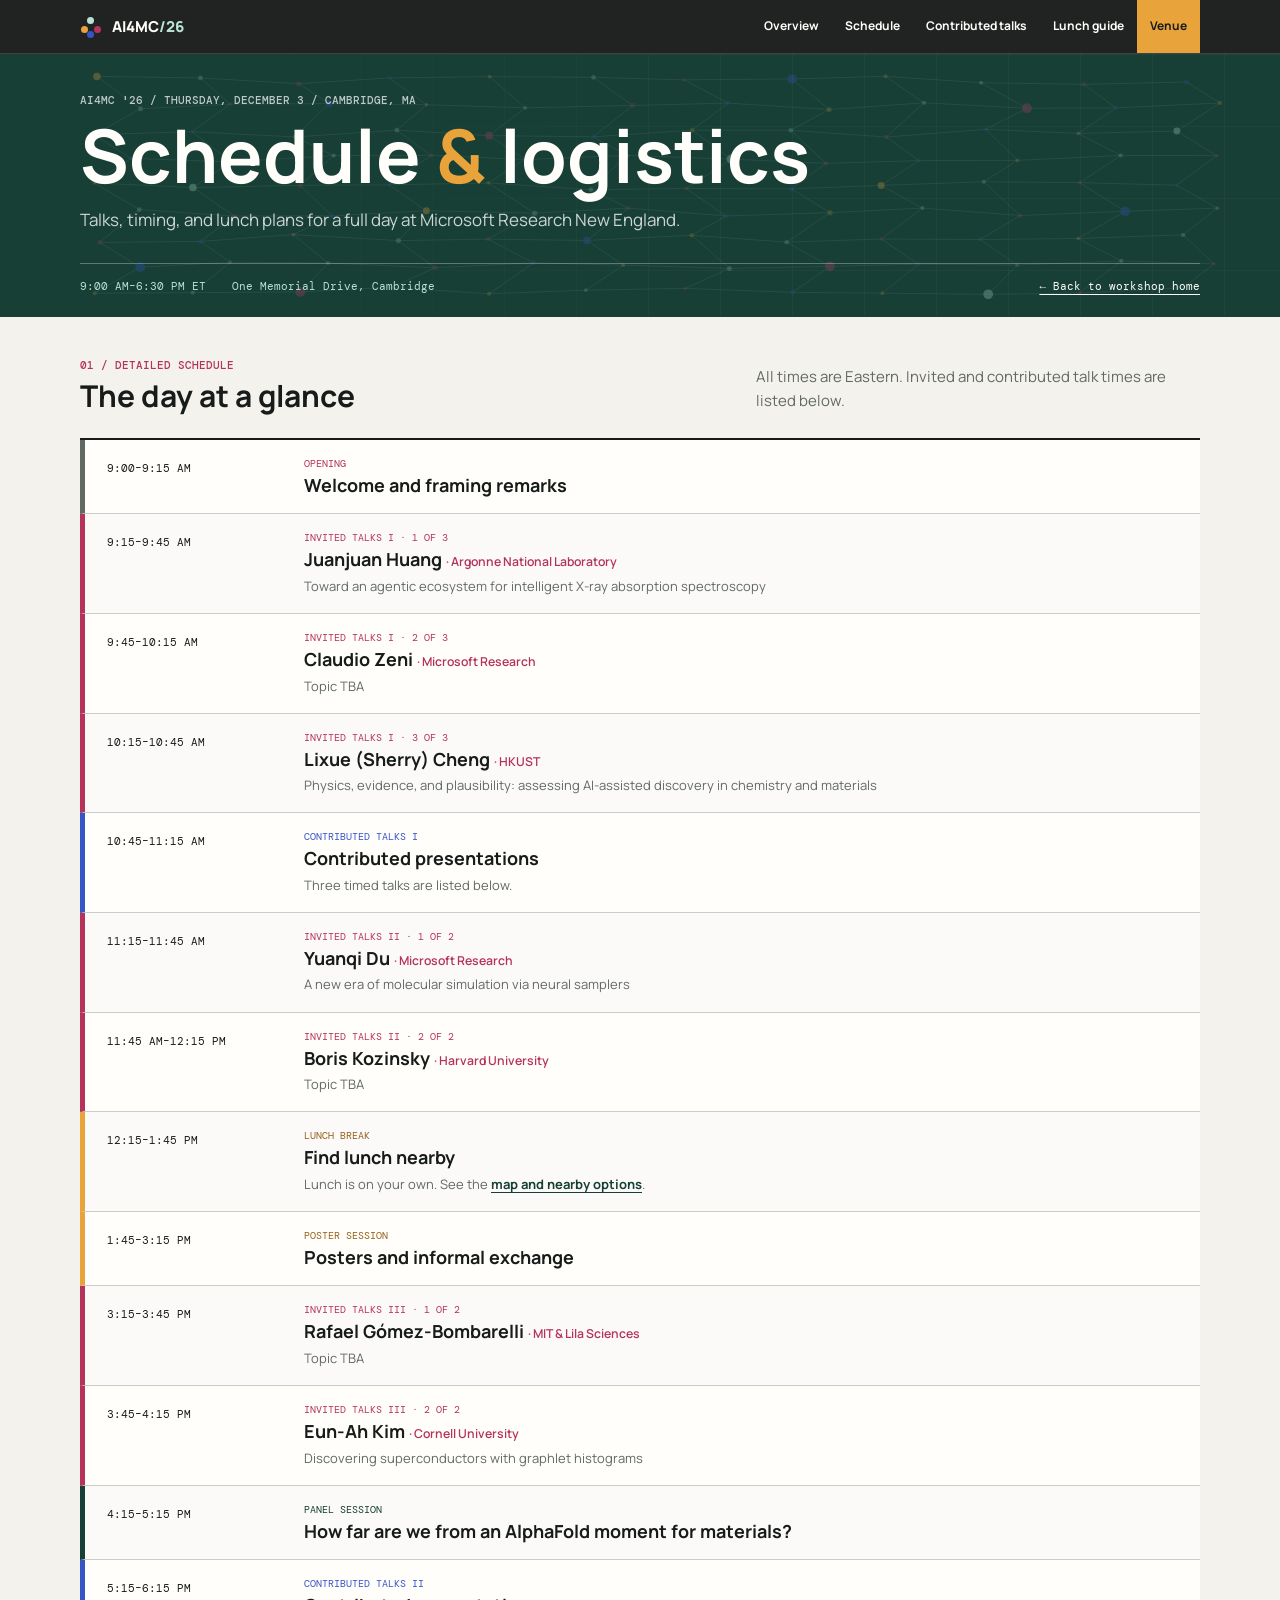
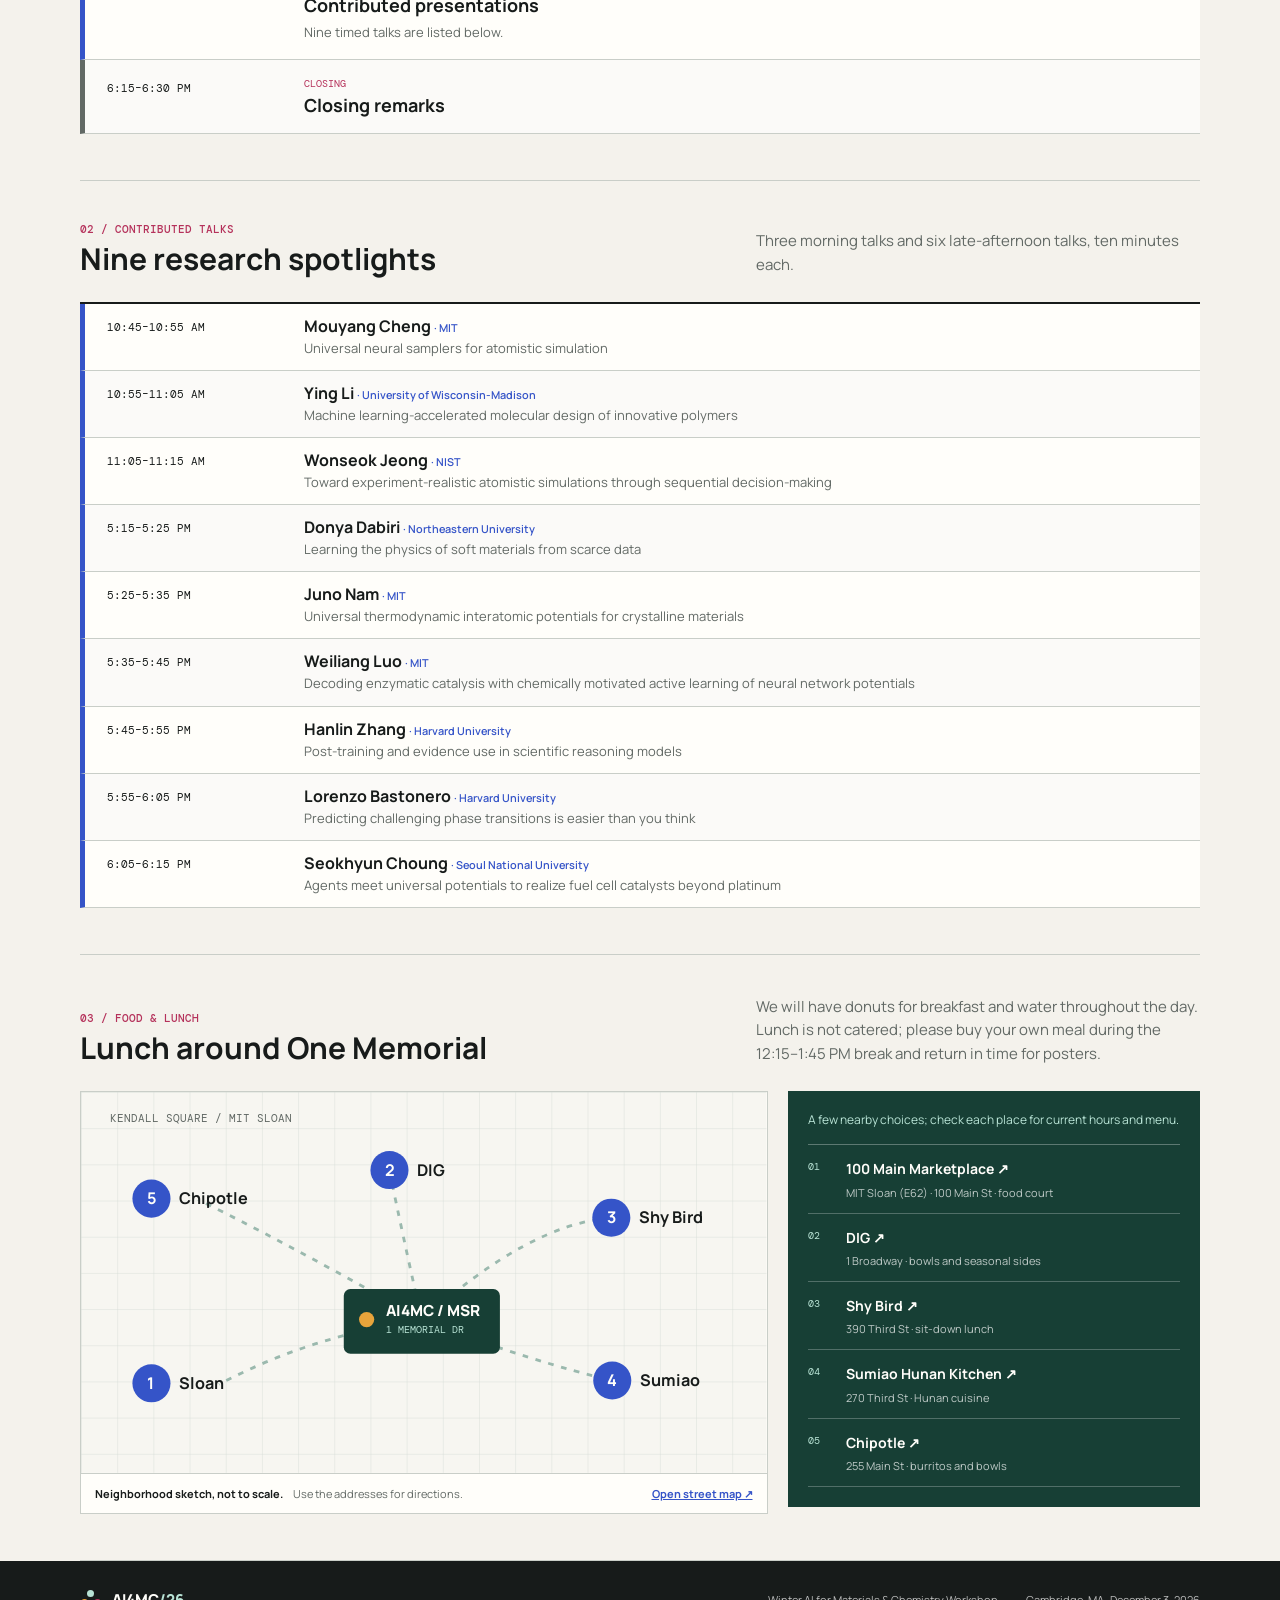
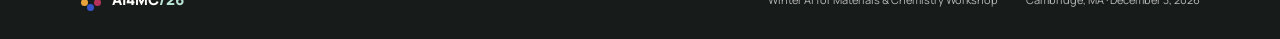
==== commit 540503f4: "Use sentence case for talk titles" ====
--- a/schedule.html
+++ b/schedule.html
@@ -47,13 +47,13 @@
       <section class="section detail-section" id="timeline" aria-labelledby="timeline-title">
         <div class="section-heading compact-heading">
           <div><p class="section-index">01 / Detailed schedule</p><h2 id="timeline-title">The day at a glance</h2></div>
-          <p>All times are Eastern. Invited speaker slots follow the current program; contributed talk assignments and individual times are TBA.</p>
+          <p>All times are Eastern. Invited and contributed talk times are listed below.</p>
         </div>
         <ol class="detail-timeline" aria-label="Workshop schedule in chronological order">
           <li class="general"><time>9:00–9:15 AM</time><div><span class="timeline-kind">Opening</span><h3>Welcome and framing remarks</h3></div></li>
-          <li class="invited"><time>9:15–9:45 AM</time><div><span class="timeline-kind">Invited talks I · 1 of 3</span><h3>Juanjuan Huang <span class="speaker-affiliation">· Argonne National Laboratory</span></h3><p>Toward an Agentic Ecosystem for Intelligent X-ray Absorption Spectroscopy</p></div></li>
+          <li class="invited"><time>9:15–9:45 AM</time><div><span class="timeline-kind">Invited talks I · 1 of 3</span><h3>Juanjuan Huang <span class="speaker-affiliation">· Argonne National Laboratory</span></h3><p>Toward an agentic ecosystem for intelligent X-ray absorption spectroscopy</p></div></li>
           <li class="invited"><time>9:45–10:15 AM</time><div><span class="timeline-kind">Invited talks I · 2 of 3</span><h3>Claudio Zeni <span class="speaker-affiliation">· Microsoft Research</span></h3><p>Topic TBA</p></div></li>
-          <li class="invited"><time>10:15–10:45 AM</time><div><span class="timeline-kind">Invited talks I · 3 of 3</span><h3>Lixue (Sherry) Cheng <span class="speaker-affiliation">· HKUST</span></h3><p>Physics, Evidence, and Plausibility: Assessing AI-Assisted Discovery in Chemistry and Materials</p></div></li>
+          <li class="invited"><time>10:15–10:45 AM</time><div><span class="timeline-kind">Invited talks I · 3 of 3</span><h3>Lixue (Sherry) Cheng <span class="speaker-affiliation">· HKUST</span></h3><p>Physics, evidence, and plausibility: assessing AI-assisted discovery in chemistry and materials</p></div></li>
           <li class="contributed"><time>10:45–11:15 AM</time><div><span class="timeline-kind">Contributed talks I</span><h3>Contributed presentations</h3><p>Three timed talks are listed below.</p></div></li>
           <li class="invited"><time>11:15–11:45 AM</time><div><span class="timeline-kind">Invited talks II · 1 of 2</span><h3>Yuanqi Du <span class="speaker-affiliation">· Microsoft Research</span></h3><p>A new era of molecular simulation via neural samplers</p></div></li>
           <li class="invited"><time>11:45 AM–12:15 PM</time><div><span class="timeline-kind">Invited talks II · 2 of 2</span><h3>Boris Kozinsky <span class="speaker-affiliation">· Harvard University</span></h3><p>Topic TBA</p></div></li>
@@ -62,7 +62,7 @@
           <li class="invited"><time>3:15–3:45 PM</time><div><span class="timeline-kind">Invited talks III · 1 of 2</span><h3>Rafael Gómez-Bombarelli <span class="speaker-affiliation">· MIT &amp; Lila Sciences</span></h3><p>Topic TBA</p></div></li>
           <li class="invited"><time>3:45–4:15 PM</time><div><span class="timeline-kind">Invited talks III · 2 of 2</span><h3>Eun-Ah Kim <span class="speaker-affiliation">· Cornell University</span></h3><p>Discovering superconductors with graphlet histograms</p></div></li>
           <li class="panel"><time>4:15–5:15 PM</time><div><span class="timeline-kind">Panel session</span><h3>How far are we from an AlphaFold moment for materials?</h3></div></li>
-          <li class="contributed"><time>5:15–6:15 PM</time><div><span class="timeline-kind">Contributed talks II</span><h3>Contributed presentations</h3><p>Six timed talks are listed below.</p></div></li>
+          <li class="contributed"><time>5:15–6:15 PM</time><div><span class="timeline-kind">Contributed talks II</span><h3>Contributed presentations</h3><p>Nine timed talks are listed below.</p></div></li>
           <li class="general"><time>6:15–6:30 PM</time><div><span class="timeline-kind">Closing</span><h3>Closing remarks</h3></div></li>
         </ol>
       </section>
@@ -73,15 +73,15 @@
           <p>Three morning talks and six late-afternoon talks, ten minutes each.</p>
         </div>
         <ol class="detail-timeline contributed-list" aria-label="Contributed talks in schedule order">
-          <li class="contributed"><span class="talk-time">10:45–10:55 AM</span><div><h3>Mouyang Cheng <span class="speaker-affiliation">· MIT</span></h3><p>Universal Neural Samplers for Atomistic Simulation</p></div></li>
-          <li class="contributed"><span class="talk-time">10:55–11:05 AM</span><div><h3>Ying Li <span class="speaker-affiliation">· University of Wisconsin-Madison</span></h3><p>Machine Learning-accelerated Molecular Design of Innovative Polymers</p></div></li>
-          <li class="contributed"><span class="talk-time">11:05–11:15 AM</span><div><h3>Wonseok Jeong <span class="speaker-affiliation">· NIST</span></h3><p>Toward Experiment-Realistic Atomistic Simulations Through Sequential Decision-Making</p></div></li>
+          <li class="contributed"><span class="talk-time">10:45–10:55 AM</span><div><h3>Mouyang Cheng <span class="speaker-affiliation">· MIT</span></h3><p>Universal neural samplers for atomistic simulation</p></div></li>
+          <li class="contributed"><span class="talk-time">10:55–11:05 AM</span><div><h3>Ying Li <span class="speaker-affiliation">· University of Wisconsin-Madison</span></h3><p>Machine learning-accelerated molecular design of innovative polymers</p></div></li>
+          <li class="contributed"><span class="talk-time">11:05–11:15 AM</span><div><h3>Wonseok Jeong <span class="speaker-affiliation">· NIST</span></h3><p>Toward experiment-realistic atomistic simulations through sequential decision-making</p></div></li>
           <li class="contributed"><span class="talk-time">5:15–5:25 PM</span><div><h3>Donya Dabiri <span class="speaker-affiliation">· Northeastern University</span></h3><p>Learning the physics of soft materials from scarce data</p></div></li>
-          <li class="contributed"><span class="talk-time">5:25–5:35 PM</span><div><h3>Juno Nam <span class="speaker-affiliation">· MIT</span></h3><p>Universal Thermodynamic Interatomic Potentials for Crystalline Materials</p></div></li>
-          <li class="contributed"><span class="talk-time">5:35–5:45 PM</span><div><h3>Weiliang Luo <span class="speaker-affiliation">· MIT</span></h3><p>Enerzyme: A Framework for Efficient Training of Reactive Neural Network Potentials for Enzyme Catalysis with Application to Methyltransferases</p></div></li>
-          <li class="contributed"><span class="talk-time">5:45–5:55 PM</span><div><h3>Hanlin Zhang <span class="speaker-affiliation">· Harvard University</span></h3><p>Post-Training and Evidence Use in Scientific Reasoning Models</p></div></li>
+          <li class="contributed"><span class="talk-time">5:25–5:35 PM</span><div><h3>Juno Nam <span class="speaker-affiliation">· MIT</span></h3><p>Universal thermodynamic interatomic potentials for crystalline materials</p></div></li>
+          <li class="contributed"><span class="talk-time">5:35–5:45 PM</span><div><h3>Weiliang Luo <span class="speaker-affiliation">· MIT</span></h3><p>Decoding enzymatic catalysis with chemically motivated active learning of neural network potentials</p></div></li>
+          <li class="contributed"><span class="talk-time">5:45–5:55 PM</span><div><h3>Hanlin Zhang <span class="speaker-affiliation">· Harvard University</span></h3><p>Post-training and evidence use in scientific reasoning models</p></div></li>
           <li class="contributed"><span class="talk-time">5:55–6:05 PM</span><div><h3>Lorenzo Bastonero <span class="speaker-affiliation">· Harvard University</span></h3><p>Predicting challenging phase transitions is easier than you think</p></div></li>
-          <li class="contributed"><span class="talk-time">6:05–6:15 PM</span><div><h3>Seokhyun Choung <span class="speaker-affiliation">· Seoul National University</span></h3><p>Agents Meet Universal Potentials to Realize Fuel Cell Catalysts Beyond Platinum</p></div></li>
+          <li class="contributed"><span class="talk-time">6:05–6:15 PM</span><div><h3>Seokhyun Choung <span class="speaker-affiliation">· Seoul National University</span></h3><p>Agents meet universal potentials to realize fuel cell catalysts beyond platinum</p></div></li>
         </ol>
       </section>
 
